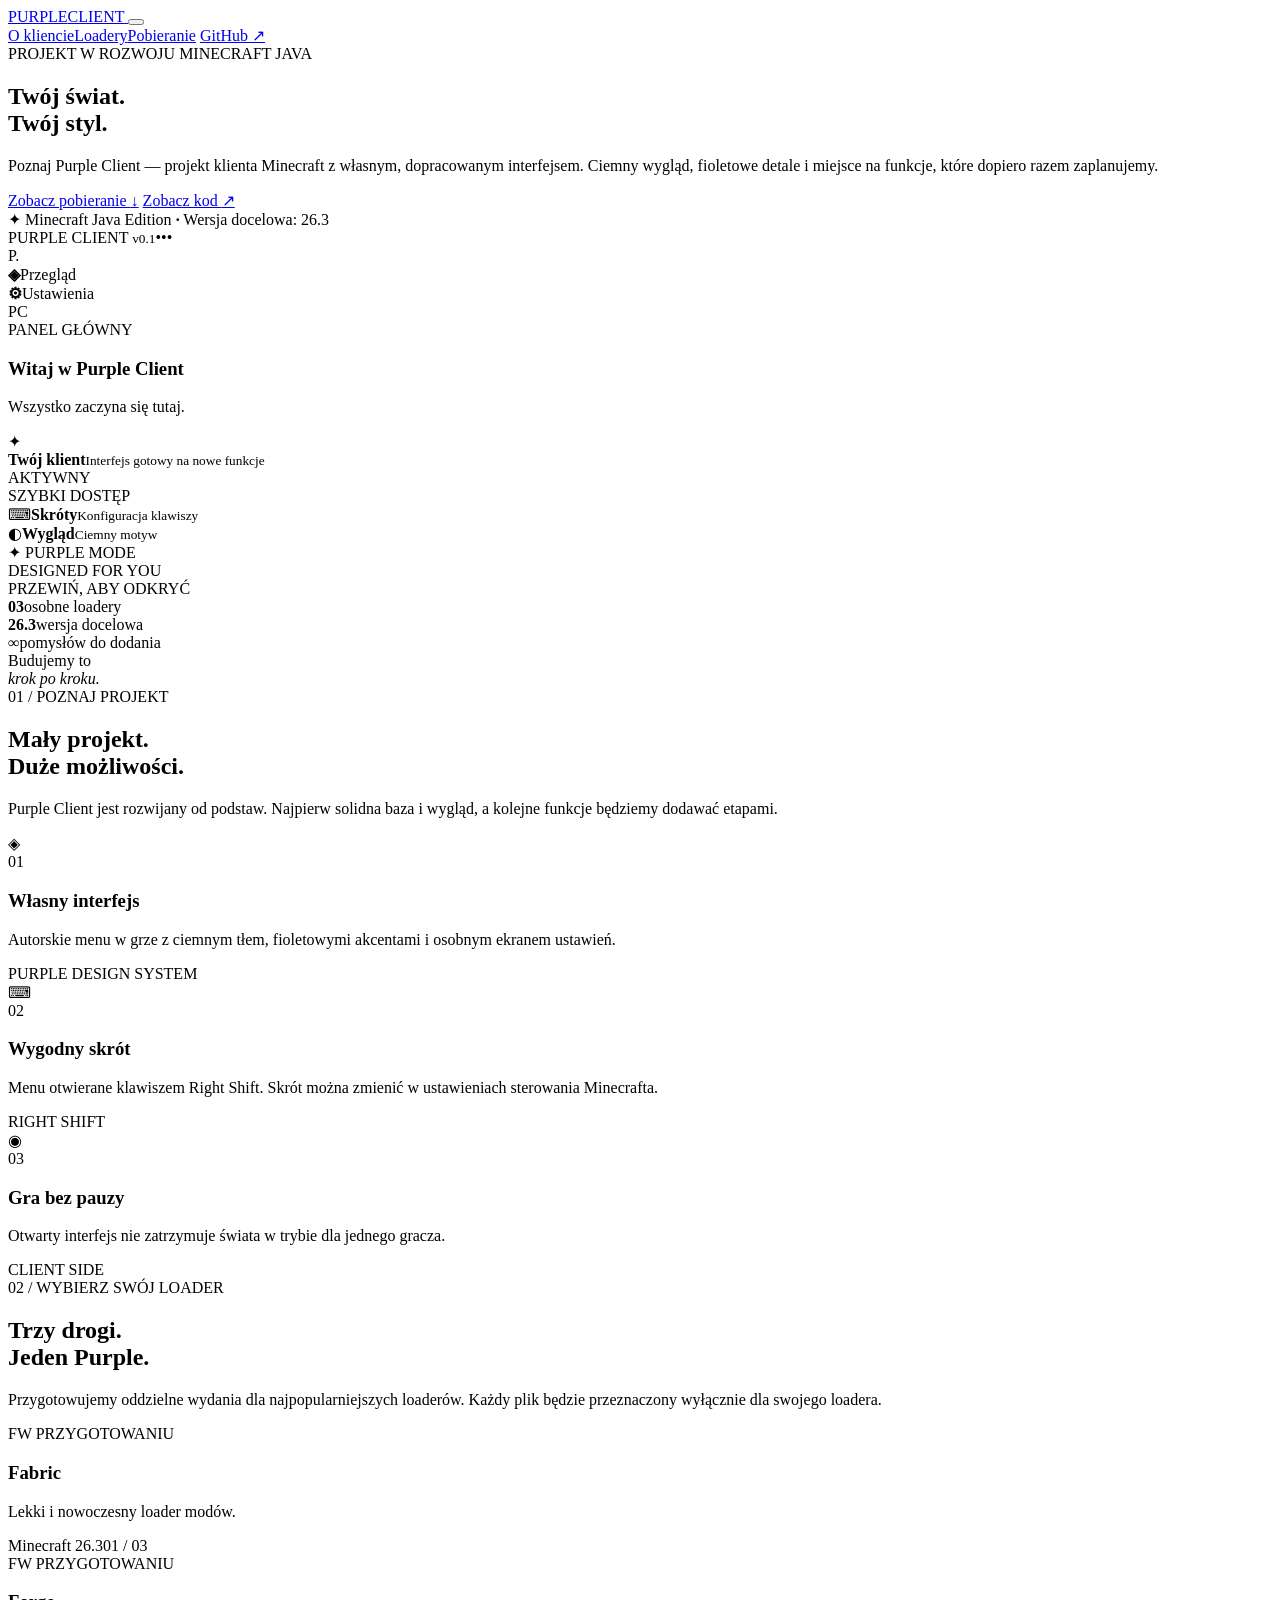
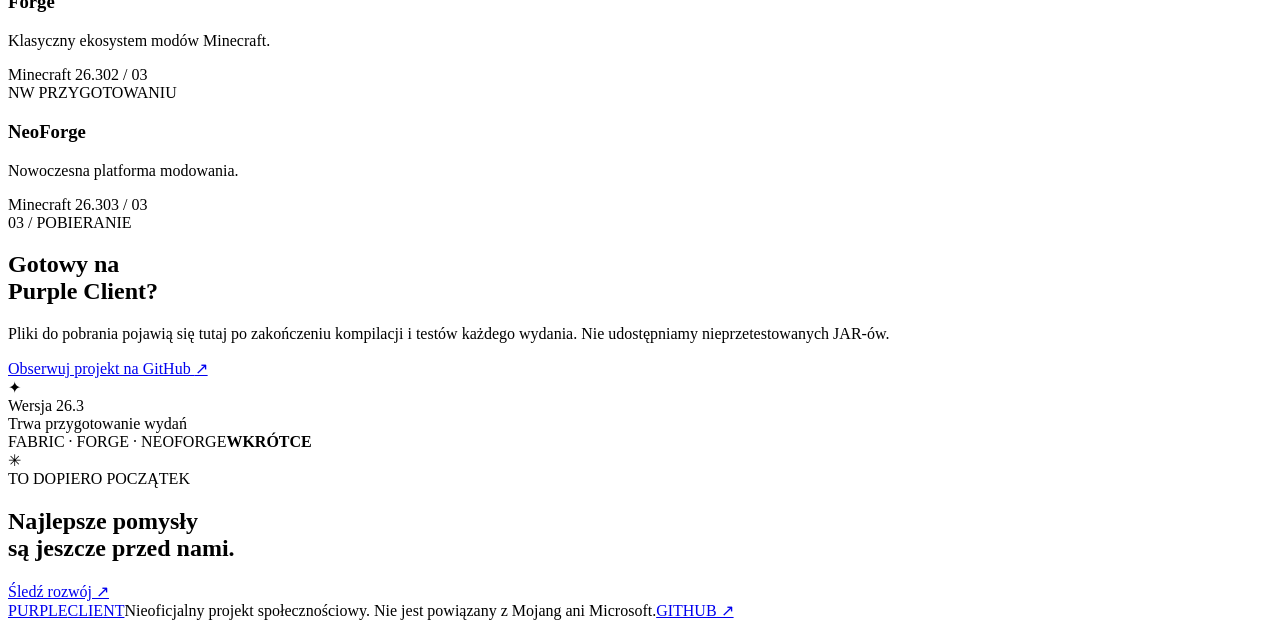
==== strona/index.html @ 9b8d5afc "Add Purple Client website: strona/index.html" ====
<!doctype html>
<html lang="pl">
<head>
  <meta charset="utf-8">
  <meta name="viewport" content="width=device-width, initial-scale=1">
  <meta name="theme-color" content="#090711">
  <meta name="description" content="Purple Client — fioletowy klient Minecraft Java.">
  <title>Purple Client — Twój Minecraft. Twój styl.</title>
  <link rel="preconnect" href="https://fonts.googleapis.com">
  <link rel="preconnect" href="https://fonts.gstatic.com" crossorigin>
  <link href="https://fonts.googleapis.com/css2?family=DM+Sans:wght@400;500;600;700&family=Space+Grotesk:wght@400;500;600;700&display=swap" rel="stylesheet">
  <link rel="stylesheet" href="style.css">
  <script src="script.js" defer></script>
</head>
<body>
  <div class="ambient ambient-one"></div><div class="ambient ambient-two"></div>
  <header class="topbar">
    <a class="brand" href="#top" aria-label="Purple Client — strona główna">
      <span class="brand-mark"><span></span><span></span><span></span></span>
      <span>PURPLE<span class="brand-light">CLIENT</span></span>
    </a>
    <button class="menu-toggle" aria-label="Otwórz menu" aria-expanded="false"><i></i><i></i></button>
    <nav class="nav">
      <a href="#funkcje">O kliencie</a><a href="#loadery">Loadery</a><a href="#pobierz">Pobieranie</a>
      <a class="nav-github" href="https://github.com/kaielk09/Anty" target="_blank" rel="noreferrer">GitHub <span>↗</span></a>
    </nav>
  </header>

  <main id="top">
    <section class="hero wrap">
      <div class="hero-copy">
        <div class="eyebrow"><span class="live-dot"></span> PROJEKT W ROZWOJU <span class="eyebrow-line"></span> MINECRAFT JAVA</div>
        <h1>Twój świat.<br><span>Twój styl.</span></h1>
        <p class="hero-text">Poznaj Purple Client — projekt klienta Minecraft z własnym, dopracowanym interfejsem. Ciemny wygląd, fioletowe detale i miejsce na funkcje, które dopiero razem zaplanujemy.</p>
        <div class="hero-actions">
          <a class="button button-primary" href="#pobierz">Zobacz pobieranie <span>↓</span></a>
          <a class="button button-quiet" href="https://github.com/kaielk09/Anty" target="_blank" rel="noreferrer">Zobacz kod <span>↗</span></a>
        </div>
        <div class="hero-meta"><span class="meta-icon">✦</span> Minecraft Java Edition <b>·</b> <span>Wersja docelowa: 26.3</span></div>
      </div>
      <div class="hero-art" aria-label="Podgląd interfejsu Purple Client">
        <div class="orbit orbit-a"></div><div class="orbit orbit-b"></div>
        <div class="glow-core"></div>
        <div class="client-window">
          <div class="window-top"><div class="window-dots"><i></i><i></i><i></i></div><span>PURPLE CLIENT <small>v0.1</small></span><span class="window-menu">•••</span></div>
          <div class="window-body">
            <aside class="mock-sidebar"><div class="mock-logo">P<span>.</span></div><div class="mock-nav active"><b>◈</b><span>Przegląd</span></div><div class="mock-nav"><b>⚙</b><span>Ustawienia</span></div><div class="mock-side-bottom">PC <i></i></div></aside>
            <div class="mock-content"><div class="mock-kicker">PANEL GŁÓWNY</div><h3>Witaj w Purple Client</h3><p>Wszystko zaczyna się tutaj.</p>
              <div class="mock-status"><div class="status-symbol">✦</div><div><strong>Twój klient</strong><small>Interfejs gotowy na nowe funkcje</small></div><span class="status-pill">AKTYWNY</span></div>
              <div class="mock-label">SZYBKI DOSTĘP</div><div class="mock-cards"><div><span>⌨</span><b>Skróty</b><small>Konfiguracja klawiszy</small></div><div><span>◐</span><b>Wygląd</b><small>Ciemny motyw</small></div></div>
            </div>
          </div>
        </div>
        <div class="float-chip chip-top"><span>✦</span> PURPLE MODE</div><div class="float-chip chip-bottom"><i></i> DESIGNED FOR YOU</div>
      </div>
      <div class="hero-scroll"><span></span> PRZEWIŃ, ABY ODKRYĆ</div>
    </section>

    <section class="stats wrap" aria-label="Informacje o projekcie">
      <div><strong>03</strong><span>osobne loadery</span></div><div><strong>26.3</strong><span>wersja docelowa</span></div><div><strong>∞</strong><span>pomysłów do dodania</span></div><div class="stats-note">Budujemy to<br><em>krok po kroku.</em></div>
    </section>

    <section class="section wrap" id="funkcje">
      <div class="section-heading"><div><div class="eyebrow">01 / POZNAJ PROJEKT</div><h2>Mały projekt.<br><span>Duże możliwości.</span></h2></div><p>Purple Client jest rozwijany od podstaw. Najpierw solidna baza i wygląd, a kolejne funkcje będziemy dodawać etapami.</p></div>
      <div class="feature-grid">
        <article class="feature-card feature-main"><div class="feature-icon">◈</div><div class="feature-number">01</div><h3>Własny interfejs</h3><p>Autorskie menu w grze z ciemnym tłem, fioletowymi akcentami i osobnym ekranem ustawień.</p><div class="feature-line"></div><span class="feature-tag">PURPLE DESIGN SYSTEM</span></article>
        <article class="feature-card"><div class="feature-icon">⌨</div><div class="feature-number">02</div><h3>Wygodny skrót</h3><p>Menu otwierane klawiszem Right Shift. Skrót można zmienić w ustawieniach sterowania Minecrafta.</p><span class="feature-tag">RIGHT SHIFT</span></article>
        <article class="feature-card"><div class="feature-icon">◉</div><div class="feature-number">03</div><h3>Gra bez pauzy</h3><p>Otwarty interfejs nie zatrzymuje świata w trybie dla jednego gracza.</p><span class="feature-tag">CLIENT SIDE</span></article>
      </div>
    </section>

    <section class="loader-section" id="loadery"><div class="wrap loader-wrap">
      <div class="section-heading"><div><div class="eyebrow">02 / WYBIERZ SWÓJ LOADER</div><h2>Trzy drogi.<br><span>Jeden Purple.</span></h2></div><p>Przygotowujemy oddzielne wydania dla najpopularniejszych loaderów. Każdy plik będzie przeznaczony wyłącznie dla swojego loadera.</p></div>
      <div class="loader-grid">
        <article class="loader-card"><div class="loader-top"><span class="loader-symbol fabric">F</span><span class="loader-state">W PRZYGOTOWANIU</span></div><h3>Fabric</h3><p>Lekki i nowoczesny loader modów.</p><div class="loader-bottom"><span>Minecraft 26.3</span><span>01 / 03</span></div></article>
        <article class="loader-card"><div class="loader-top"><span class="loader-symbol forge">F</span><span class="loader-state">W PRZYGOTOWANIU</span></div><h3>Forge</h3><p>Klasyczny ekosystem modów Minecraft.</p><div class="loader-bottom"><span>Minecraft 26.3</span><span>02 / 03</span></div></article>
        <article class="loader-card"><div class="loader-top"><span class="loader-symbol neo">N</span><span class="loader-state">W PRZYGOTOWANIU</span></div><h3>NeoForge</h3><p>Nowoczesna platforma modowania.</p><div class="loader-bottom"><span>Minecraft 26.3</span><span>03 / 03</span></div></article>
      </div>
    </div></section>

    <section class="download-section wrap" id="pobierz">
      <div class="download-panel"><div class="download-orb"></div><div class="download-copy"><div class="eyebrow">03 / POBIERANIE</div><h2>Gotowy na<br><span>Purple Client?</span></h2><p>Pliki do pobrania pojawią się tutaj po zakończeniu kompilacji i testów każdego wydania. Nie udostępniamy nieprzetestowanych JAR-ów.</p><a class="button button-primary" href="https://github.com/kaielk09/Anty" target="_blank" rel="noreferrer">Obserwuj projekt na GitHub <span>↗</span></a></div><div class="download-status"><div class="status-ring">✦</div><div class="download-status-title">Wersja 26.3</div><div class="download-status-sub">Trwa przygotowanie wydań</div><div class="progress-track"><span></span></div><div class="progress-label"><span>FABRIC · FORGE · NEOFORGE</span><b>WKRÓTCE</b></div></div></div>
    </section>

    <section class="final-note wrap"><span class="note-star">✳</span><div><div class="eyebrow">TO DOPIERO POCZĄTEK</div><h2>Najlepsze pomysły<br><span>są jeszcze przed nami.</span></h2></div><a href="https://github.com/kaielk09/Anty" target="_blank" rel="noreferrer">Śledź rozwój <span>↗</span></a></section>
  </main>
  <footer class="footer wrap"><a class="brand" href="#top"><span class="brand-mark"><span></span><span></span><span></span></span><span>PURPLE<span class="brand-light">CLIENT</span></span></a><span>Nieoficjalny projekt społecznościowy. Nie jest powiązany z Mojang ani Microsoft.</span><a href="https://github.com/kaielk09/Anty" target="_blank" rel="noreferrer">GITHUB ↗</a></footer>
</body>
</html>
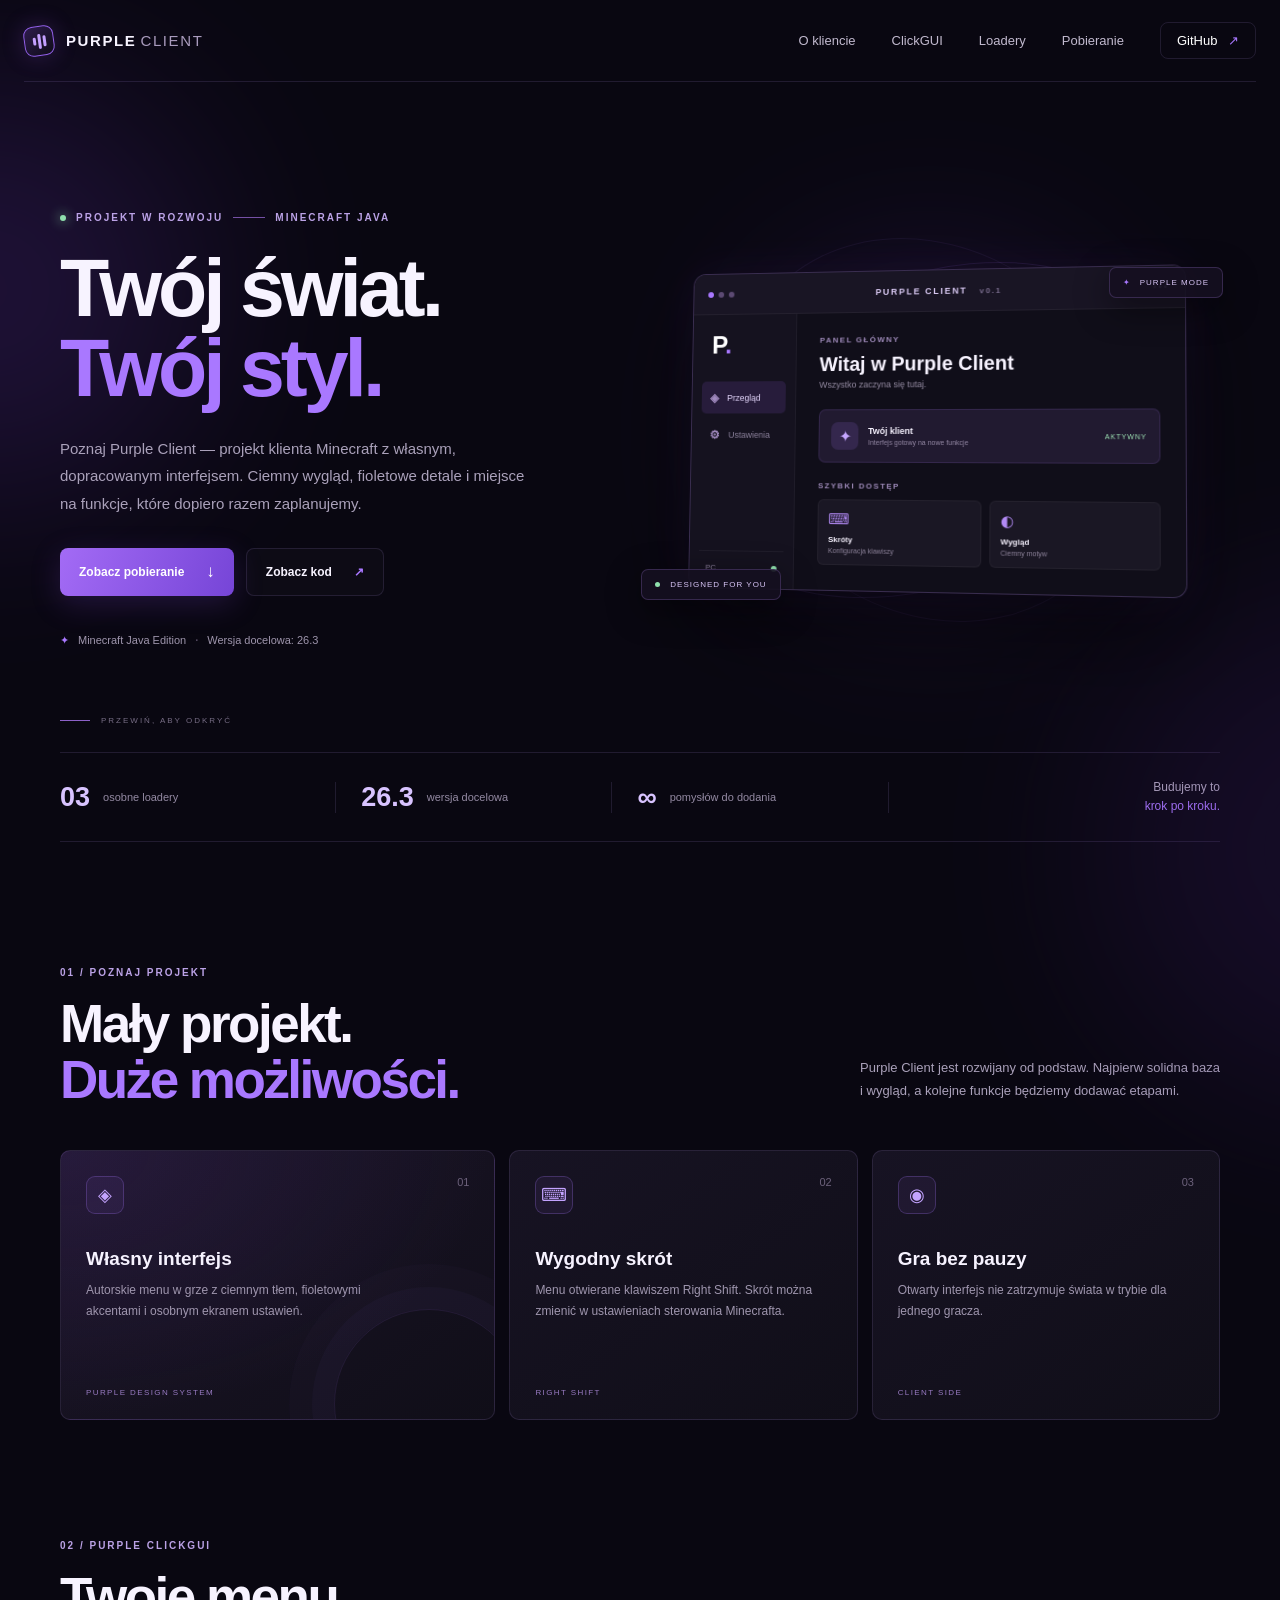
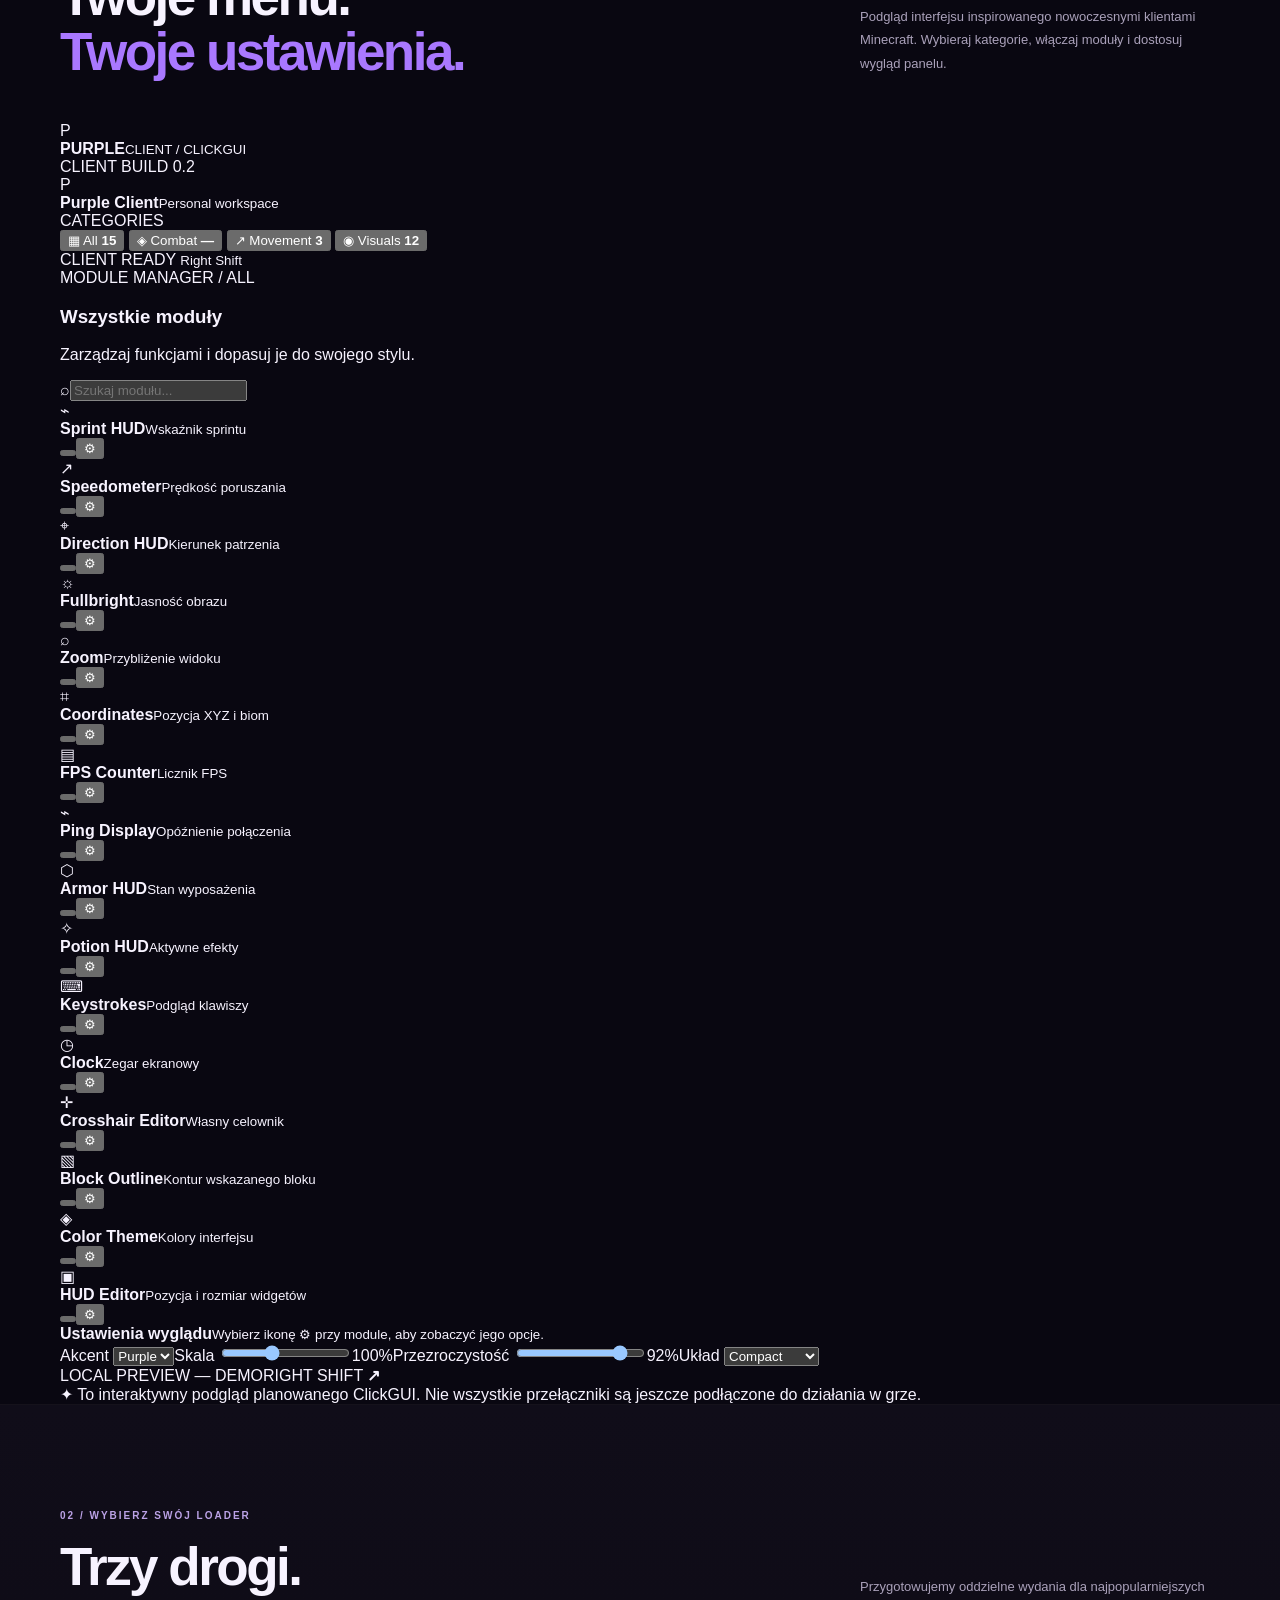
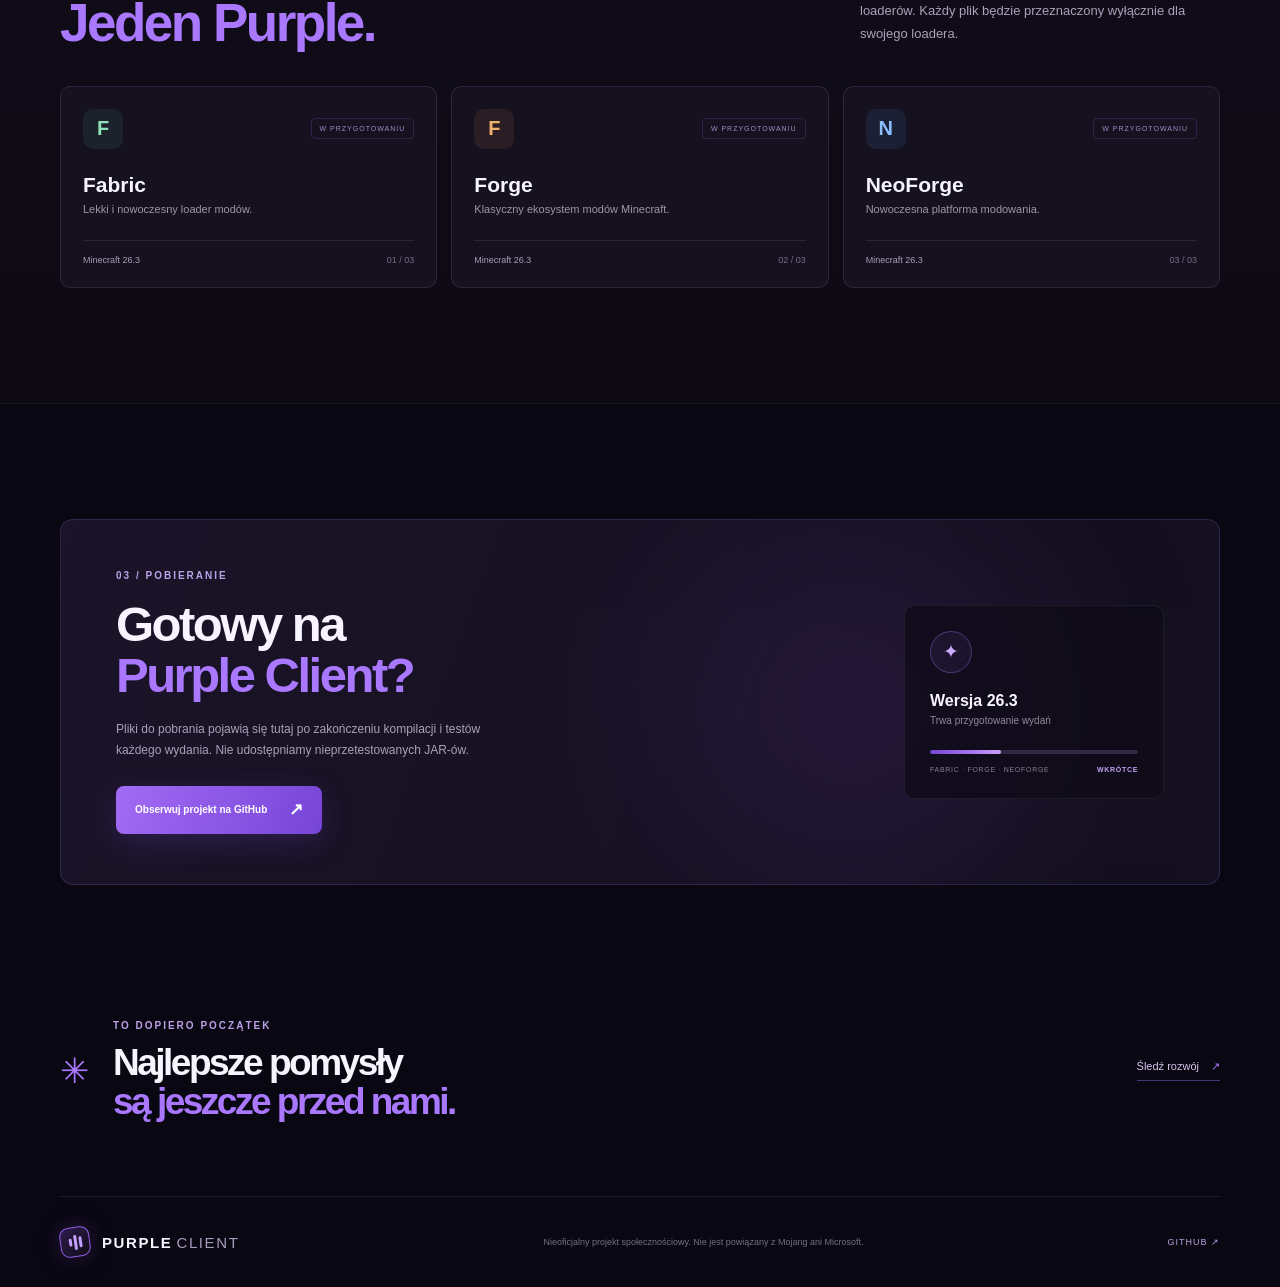
==== commit c0bf9a4e: "Add interactive Purple ClickGUI preview to website" ====
--- a/strona/index.html
+++ b/strona/index.html
@@ -21,7 +21,7 @@
     </a>
     <button class="menu-toggle" aria-label="Otwórz menu" aria-expanded="false"><i></i><i></i></button>
     <nav class="nav">
-      <a href="#funkcje">O kliencie</a><a href="#loadery">Loadery</a><a href="#pobierz">Pobieranie</a>
+      <a href="#funkcje">O kliencie</a><a href="#gui">ClickGUI</a><a href="#loadery">Loadery</a><a href="#pobierz">Pobieranie</a>
       <a class="nav-github" href="https://github.com/kaielk09/Anty" target="_blank" rel="noreferrer">GitHub <span>↗</span></a>
     </nav>
   </header>
@@ -69,6 +69,60 @@
       </div>
     </section>
 
+
+    <section class="clickgui-section" id="gui">
+      <div class="wrap">
+        <div class="section-heading">
+          <div><div class="eyebrow">02 / PURPLE CLICKGUI</div><h2>Twoje menu.<br><span>Twoje ustawienia.</span></h2></div>
+          <p>Podgląd interfejsu inspirowanego nowoczesnymi klientami Minecraft. Wybieraj kategorie, włączaj moduły i dostosuj wygląd panelu.</p>
+        </div>
+        <div class="clickgui-demo">
+          <div class="demo-topbar">
+            <div class="demo-brand"><span class="demo-brand-mark">P</span><div><b>PURPLE</b><small>CLIENT / CLICKGUI</small></div></div>
+            <div class="demo-window-actions"><span>CLIENT BUILD 0.2</span><i></i><i></i><i></i></div>
+          </div>
+          <div class="demo-body">
+            <aside class="demo-sidebar">
+              <div class="demo-profile"><div class="demo-avatar">P</div><div><b>Purple Client</b><small>Personal workspace</small></div></div>
+              <div class="demo-nav-label">CATEGORIES</div>
+              <div class="demo-tabs" role="tablist" aria-label="Kategorie modułów">
+                <button class="demo-tab active" data-category="all" role="tab" aria-selected="true"><span>▦</span> All <b>15</b></button>
+                <button class="demo-tab" data-category="combat" role="tab" aria-selected="false"><span>◈</span> Combat <b>—</b></button>
+                <button class="demo-tab" data-category="movement" role="tab" aria-selected="false"><span>↗</span> Movement <b>3</b></button>
+                <button class="demo-tab" data-category="visuals" role="tab" aria-selected="false"><span>◉</span> Visuals <b>12</b></button>
+              </div>
+              <div class="demo-sidebar-bottom"><span class="demo-online"></span> CLIENT READY <small>Right Shift</small></div>
+            </aside>
+            <div class="demo-main">
+              <div class="demo-main-heading"><div><div class="demo-kicker">MODULE MANAGER / <span id="demo-category-name">ALL</span></div><h3 id="demo-heading">Wszystkie moduły</h3><p id="demo-subheading">Zarządzaj funkcjami i dopasuj je do swojego stylu.</p></div><div class="demo-search"><span>⌕</span><input id="demo-search" type="search" placeholder="Szukaj modułu..." aria-label="Szukaj modułu"></div></div>
+              <div class="demo-module-grid" id="demo-modules">
+                <article class="demo-module" data-category="movement"><div class="demo-module-icon">⌁</div><div class="demo-module-copy"><b>Sprint HUD</b><small>Wskaźnik sprintu</small></div><button class="demo-switch" aria-label="Przełącz Sprint HUD" aria-pressed="false"></button><button class="demo-config" aria-label="Konfiguruj Sprint HUD">⚙</button></article>
+                <article class="demo-module" data-category="movement"><div class="demo-module-icon">↗</div><div class="demo-module-copy"><b>Speedometer</b><small>Prędkość poruszania</small></div><button class="demo-switch" aria-label="Przełącz Speedometer" aria-pressed="false"></button><button class="demo-config" aria-label="Konfiguruj Speedometer">⚙</button></article>
+                <article class="demo-module" data-category="movement"><div class="demo-module-icon">⌖</div><div class="demo-module-copy"><b>Direction HUD</b><small>Kierunek patrzenia</small></div><button class="demo-switch" aria-label="Przełącz Direction HUD" aria-pressed="false"></button><button class="demo-config" aria-label="Konfiguruj Direction HUD">⚙</button></article>
+                <article class="demo-module" data-category="visuals"><div class="demo-module-icon">☼</div><div class="demo-module-copy"><b>Fullbright</b><small>Jasność obrazu</small></div><button class="demo-switch" aria-label="Przełącz Fullbright" aria-pressed="false"></button><button class="demo-config" aria-label="Konfiguruj Fullbright">⚙</button></article>
+                <article class="demo-module" data-category="visuals"><div class="demo-module-icon">⌕</div><div class="demo-module-copy"><b>Zoom</b><small>Przybliżenie widoku</small></div><button class="demo-switch" aria-label="Przełącz Zoom" aria-pressed="false"></button><button class="demo-config" aria-label="Konfiguruj Zoom">⚙</button></article>
+                <article class="demo-module" data-category="visuals"><div class="demo-module-icon">⌗</div><div class="demo-module-copy"><b>Coordinates</b><small>Pozycja XYZ i biom</small></div><button class="demo-switch" aria-label="Przełącz Coordinates" aria-pressed="false"></button><button class="demo-config" aria-label="Konfiguruj Coordinates">⚙</button></article>
+                <article class="demo-module" data-category="visuals"><div class="demo-module-icon">▤</div><div class="demo-module-copy"><b>FPS Counter</b><small>Licznik FPS</small></div><button class="demo-switch" aria-label="Przełącz FPS Counter" aria-pressed="false"></button><button class="demo-config" aria-label="Konfiguruj FPS Counter">⚙</button></article>
+                <article class="demo-module" data-category="visuals"><div class="demo-module-icon">⌁</div><div class="demo-module-copy"><b>Ping Display</b><small>Opóźnienie połączenia</small></div><button class="demo-switch" aria-label="Przełącz Ping Display" aria-pressed="false"></button><button class="demo-config" aria-label="Konfiguruj Ping Display">⚙</button></article>
+                <article class="demo-module" data-category="visuals"><div class="demo-module-icon">⬡</div><div class="demo-module-copy"><b>Armor HUD</b><small>Stan wyposażenia</small></div><button class="demo-switch" aria-label="Przełącz Armor HUD" aria-pressed="false"></button><button class="demo-config" aria-label="Konfiguruj Armor HUD">⚙</button></article>
+                <article class="demo-module" data-category="visuals"><div class="demo-module-icon">✧</div><div class="demo-module-copy"><b>Potion HUD</b><small>Aktywne efekty</small></div><button class="demo-switch" aria-label="Przełącz Potion HUD" aria-pressed="false"></button><button class="demo-config" aria-label="Konfiguruj Potion HUD">⚙</button></article>
+                <article class="demo-module" data-category="visuals"><div class="demo-module-icon">⌨</div><div class="demo-module-copy"><b>Keystrokes</b><small>Podgląd klawiszy</small></div><button class="demo-switch" aria-label="Przełącz Keystrokes" aria-pressed="false"></button><button class="demo-config" aria-label="Konfiguruj Keystrokes">⚙</button></article>
+                <article class="demo-module" data-category="visuals"><div class="demo-module-icon">◷</div><div class="demo-module-copy"><b>Clock</b><small>Zegar ekranowy</small></div><button class="demo-switch" aria-label="Przełącz Clock" aria-pressed="false"></button><button class="demo-config" aria-label="Konfiguruj Clock">⚙</button></article>
+                <article class="demo-module" data-category="visuals"><div class="demo-module-icon">✛</div><div class="demo-module-copy"><b>Crosshair Editor</b><small>Własny celownik</small></div><button class="demo-switch" aria-label="Przełącz Crosshair Editor" aria-pressed="false"></button><button class="demo-config" aria-label="Konfiguruj Crosshair Editor">⚙</button></article>
+                <article class="demo-module" data-category="visuals"><div class="demo-module-icon">▧</div><div class="demo-module-copy"><b>Block Outline</b><small>Kontur wskazanego bloku</small></div><button class="demo-switch" aria-label="Przełącz Block Outline" aria-pressed="false"></button><button class="demo-config" aria-label="Konfiguruj Block Outline">⚙</button></article>
+                <article class="demo-module" data-category="visuals"><div class="demo-module-icon">◈</div><div class="demo-module-copy"><b>Color Theme</b><small>Kolory interfejsu</small></div><button class="demo-switch" aria-label="Przełącz Color Theme" aria-pressed="false"></button><button class="demo-config" aria-label="Konfiguruj Color Theme">⚙</button></article>
+                <article class="demo-module" data-category="visuals"><div class="demo-module-icon">▣</div><div class="demo-module-copy"><b>HUD Editor</b><small>Pozycja i rozmiar widgetów</small></div><button class="demo-switch" aria-label="Przełącz HUD Editor" aria-pressed="false"></button><button class="demo-config" aria-label="Konfiguruj HUD Editor">⚙</button></article>
+              </div>
+              <div class="demo-combat-note" id="demo-combat-note" hidden><div class="combat-note-icon">◈</div><div><b>Combat — kategoria zarezerwowana</b><p>Na tym etapie nie ma tu modułów automatyzujących ataki. Możesz korzystać z pozostałych kategorii i personalizacji HUD-u.</p></div></div>
+              <div class="demo-config-panel" id="demo-config-panel"><div><b id="demo-config-title">Ustawienia wyglądu</b><small id="demo-config-description">Wybierz ikonę ⚙ przy module, aby zobaczyć jego opcje.</small></div><div class="demo-config-controls"><label>Akcent <select id="demo-accent"><option value="violet">Purple</option><option value="blue">Blue</option><option value="rose">Rose</option><option value="mint">Mint</option></select></label><label>Skala <input id="demo-scale" type="range" min="75" max="140" value="100"><output id="demo-scale-value">100%</output></label><label>Przezroczystość <input id="demo-opacity" type="range" min="45" max="100" value="92"><output id="demo-opacity-value">92%</output></label><label>Układ <select id="demo-layout"><option>Compact</option><option>Comfortable</option><option>Minimal</option></select></label></div></div>
+              <div class="demo-footer"><span><i></i> LOCAL PREVIEW — DEMO</span><span>RIGHT SHIFT <b>↗</b></span></div>
+            </div>
+          </div>
+        </div>
+        <div class="clickgui-footnote"><span>✦</span> To interaktywny podgląd planowanego ClickGUI. Nie wszystkie przełączniki są jeszcze podłączone do działania w grze.</div>
+      </div>
+    </section>
+
     <section class="loader-section" id="loadery"><div class="wrap loader-wrap">
       <div class="section-heading"><div><div class="eyebrow">02 / WYBIERZ SWÓJ LOADER</div><h2>Trzy drogi.<br><span>Jeden Purple.</span></h2></div><p>Przygotowujemy oddzielne wydania dla najpopularniejszych loaderów. Każdy plik będzie przeznaczony wyłącznie dla swojego loadera.</p></div>
       <div class="loader-grid">
--- a/strona/style.css
+++ b/strona/style.css
@@ -0,0 +1,2 @@
+:root{color-scheme:dark;--bg:#090711;--panel:#12101c;--panel2:#171323;--purple:#a978ff;--purple2:#7847df;--text:#f7f3ff;--muted:#aaa1ba;--line:rgba(194,165,255,.13);--font:'DM Sans',sans-serif;--display:'Space Grotesk',sans-serif}*{box-sizing:border-box}html{scroll-behavior:smooth;scroll-padding-top:90px}body{margin:0;background:var(--bg);color:var(--text);font-family:var(--font);overflow-x:hidden}a{color:inherit;text-decoration:none}.wrap{width:min(1160px,calc(100% - 48px));margin-inline:auto}.ambient{position:absolute;pointer-events:none;filter:blur(100px);border-radius:50%;opacity:.2}.ambient-one{width:420px;height:420px;background:#743bcb;top:80px;left:-220px}.ambient-two{width:500px;height:500px;background:#47227e;top:600px;right:-320px}.topbar{height:82px;width:min(1240px,calc(100% - 48px));margin:auto;display:flex;align-items:center;justify-content:space-between;border-bottom:1px solid var(--line);position:relative;z-index:5}.brand{display:inline-flex;align-items:center;gap:12px;font:700 15px var(--display);letter-spacing:1.6px}.brand-light{font-weight:400;color:#a99bbd;margin-left:4px}.brand-mark{width:30px;height:30px;border:1px solid #9561ed;border-radius:9px;display:flex;align-items:center;justify-content:center;gap:2px;transform:rotate(-8deg);background:linear-gradient(145deg,#2d1b4c,#100d19);box-shadow:0 0 22px #8d4bdb40}.brand-mark span{width:3px;border-radius:3px;background:#c4a0ff}.brand-mark span:nth-child(1){height:8px}.brand-mark span:nth-child(2){height:15px}.brand-mark span:nth-child(3){height:11px}.nav{display:flex;align-items:center;gap:36px;font-size:13px;color:#c1b9ce}.nav a{transition:color .2s}.nav a:hover{color:white}.nav-github{padding:10px 16px;border:1px solid var(--line);border-radius:8px;color:white!important}.nav-github span{color:var(--purple);margin-left:7px}.menu-toggle{display:none}.hero{min-height:670px;padding:110px 0 85px;display:grid;grid-template-columns:1fr 1.06fr;align-items:center;gap:35px;position:relative}.eyebrow{font-size:10px;letter-spacing:2px;color:#bba2e6;font-weight:700;display:flex;align-items:center;gap:10px}.live-dot,.mock-status:after{width:6px;height:6px;border-radius:50%;background:#8fe0ad;box-shadow:0 0 12px #8fe0ad}.eyebrow-line{height:1px;width:32px;background:#7550a5}.hero h1,.section-heading h2,.download-copy h2,.final-note h2{font:600 clamp(54px,6.3vw,82px)/.99 var(--display);letter-spacing:-4px;margin:26px 0}.hero h1 span,.section-heading h2 span,.download-copy h2 span,.final-note h2 span{color:var(--purple)}.hero-text{font-size:15px;line-height:1.85;color:var(--muted);max-width:480px}.hero-actions{display:flex;gap:12px;margin-top:30px}.button{height:48px;padding:0 19px;border-radius:8px;display:inline-flex;align-items:center;gap:22px;font-size:12px;font-weight:700;transition:transform .2s,box-shadow .2s}.button:hover{transform:translateY(-2px)}.button-primary{background:linear-gradient(110deg,#a36bf5,#7645d7);box-shadow:0 8px 30px #8449df35;color:white}.button-primary:hover{box-shadow:0 10px 34px #8449df65}.button-primary span{font-size:17px}.button-quiet{border:1px solid var(--line);background:#ffffff05}.button-quiet span{color:var(--purple)}.hero-meta{display:flex;gap:9px;align-items:center;margin-top:38px;font-size:11px;color:#9e95ac}.hero-meta b{color:#51475e}.meta-icon{color:var(--purple)}.hero-art{height:420px;position:relative;display:flex;align-items:center;justify-content:center}.orbit{position:absolute;border:1px solid #a978ff20;border-radius:50%;transform:rotate(-20deg)}.orbit-a{width:490px;height:310px}.orbit-b{width:420px;height:360px;transform:rotate(38deg);border-color:#a978ff13}.glow-core{position:absolute;width:270px;height:270px;border-radius:50%;background:#8042da;filter:blur(100px);opacity:.28}.client-window{width:min(500px,100%);position:relative;z-index:2;background:#100e19;border:1px solid #aa83e544;border-radius:13px;overflow:hidden;box-shadow:0 35px 100px #0009,0 0 50px #8d55dc18;transform:perspective(1100px) rotateY(-8deg) rotateX(3deg)}.window-top{height:42px;background:#191524;border-bottom:1px solid #ffffff0c;display:flex;align-items:center;justify-content:space-between;padding:0 15px;font:700 9px var(--display);letter-spacing:1.7px;color:#d8c8f2}.window-top small{font-size:8px;color:#796c8d;margin-left:8px}.window-dots{display:flex;gap:5px}.window-dots i{width:6px;height:6px;border-radius:50%;background:#5c4a73}.window-dots i:first-child{background:#a978ff}.window-menu{color:#7e718f;letter-spacing:2px}.window-body{display:flex;min-height:280px}.mock-sidebar{width:110px;background:#15121f;border-right:1px solid #ffffff0b;display:flex;flex-direction:column;align-items:stretch;padding:16px 10px}.mock-logo{font:700 26px var(--display);color:white;padding:0 10px 22px}.mock-logo span{color:var(--purple)}.mock-nav{height:33px;border-radius:5px;display:flex;align-items:center;gap:9px;padding:0 9px;font-size:9px;color:#8c829c;margin-bottom:5px}.mock-nav b{font-size:12px;color:#a18abf}.mock-nav.active{background:#8c56d926;color:#e7d9ff}.mock-side-bottom{margin-top:auto;border-top:1px solid #ffffff0c;padding:12px 7px 0;font-size:8px;color:#8d819d}.mock-side-bottom i{float:right;width:6px;height:6px;border-radius:50%;background:#8fe0ad;margin-top:2px}.mock-content{padding:23px 24px;flex:1}.mock-kicker,.mock-label{font-size:8px;letter-spacing:1.5px;color:#9e8ab9;font-weight:700}.mock-content h3{font:600 20px var(--display);margin:9px 0 4px}.mock-content>p{font-size:9px;color:#948ba2;margin:0 0 20px}.mock-status{display:flex;align-items:center;gap:10px;background:#211a30;border:1px solid #a978ff22;padding:12px;border-radius:7px;position:relative}.status-symbol{width:28px;height:28px;border-radius:7px;background:#a978ff24;color:#c5a6ff;display:grid;place-items:center}.mock-status strong,.mock-status small{display:block}.mock-status strong{font-size:9px}.mock-status small{font-size:7px;color:#9286a2;margin-top:3px}.status-pill{margin-left:auto;color:#9fe5b6;font-size:7px;letter-spacing:.8px}.mock-label{margin:19px 0 9px}.mock-cards{display:grid;grid-template-columns:1fr 1fr;gap:8px}.mock-cards div{background:#1a1724;border:1px solid #ffffff0b;border-radius:6px;padding:10px}.mock-cards span{display:block;color:#b28af4;font-size:15px;margin-bottom:7px}.mock-cards b,.mock-cards small{display:block;font-size:8px}.mock-cards small{color:#8d839a;font-size:7px;margin-top:3px}.float-chip{position:absolute;z-index:3;padding:10px 13px;border:1px solid #b68bfa36;border-radius:7px;background:#151020e8;box-shadow:0 10px 35px #0007;font-size:8px;letter-spacing:1px;color:#d9c6f7}.chip-top{top:47px;right:-3px}.chip-top span{color:var(--purple);margin-right:6px}.chip-bottom{bottom:40px;left:0}.chip-bottom i{display:inline-block;width:5px;height:5px;border-radius:50%;background:#8fe0ad;margin-right:7px}.hero-scroll{position:absolute;bottom:27px;left:0;font-size:8px;letter-spacing:2px;color:#766c84;display:flex;align-items:center;gap:11px}.hero-scroll span{height:1px;width:30px;background:#8d61c8}.stats{border-top:1px solid var(--line);border-bottom:1px solid var(--line);padding:25px 0;display:grid;grid-template-columns:repeat(3,1fr) 1.2fr;align-items:center}.stats>div:not(.stats-note){display:flex;align-items:center;gap:13px;border-right:1px solid var(--line);padding-left:25px}.stats>div:first-child{padding-left:0}.stats strong{font:600 27px var(--display);color:#d8c3ff}.stats span{font-size:11px;color:#948aa3}.stats-note{font-size:12px;line-height:1.6;color:#b2a9c0;text-align:right}.stats-note em{font-style:normal;color:var(--purple)}.section{padding-top:125px;padding-bottom:120px}.section-heading{display:flex;justify-content:space-between;align-items:end;gap:45px;margin-bottom:42px}.section-heading h2,.download-copy h2,.final-note h2{font-size:53px;letter-spacing:-2.5px;line-height:1.05;margin:18px 0 0}.section-heading>p{max-width:360px;color:var(--muted);font-size:13px;line-height:1.8;margin:0 0 5px}.feature-grid{display:grid;grid-template-columns:1.25fr 1fr 1fr;gap:14px}.feature-card{min-height:270px;padding:25px;background:linear-gradient(145deg,#171323,#100e18);border:1px solid var(--line);border-radius:10px;position:relative;overflow:hidden;transition:border-color .2s,transform .2s}.feature-card:hover,.loader-card:hover{border-color:#a978ff65;transform:translateY(-4px)}.feature-main{background:radial-gradient(ellipse at 0 0,#512d8238,transparent 70%),linear-gradient(145deg,#1b1528,#100e18)}.feature-icon{width:38px;height:38px;display:grid;place-items:center;border:1px solid #a978ff40;border-radius:9px;color:#c3a3ff;background:#a978ff12;font-size:18px}.feature-number{position:absolute;right:25px;top:25px;font:500 11px var(--display);color:#6c617b}.feature-card h3{font:600 19px var(--display);margin:34px 0 10px}.feature-card p{font-size:12px;line-height:1.75;color:#9f96ae;max-width:290px;margin:0}.feature-tag{display:block;position:absolute;bottom:22px;font-size:8px;letter-spacing:1.4px;color:#987ac2}.feature-line{position:absolute;right:-30px;bottom:-80px;width:190px;height:190px;border:1px solid #a978ff1c;border-radius:50%;box-shadow:0 0 0 22px #a978ff08,0 0 0 45px #a978ff05}.loader-section{background:linear-gradient(180deg,#100d19,#0d0a14);border-top:1px solid #ffffff08;border-bottom:1px solid #ffffff08;padding:105px 0 115px}.loader-wrap .section-heading{margin-bottom:35px}.loader-grid{display:grid;grid-template-columns:repeat(3,1fr);gap:14px}.loader-card{background:#15111f;border:1px solid var(--line);border-radius:10px;padding:22px;transition:.2s}.loader-top{display:flex;align-items:center;justify-content:space-between}.loader-symbol{width:40px;height:40px;border-radius:10px;display:grid;place-items:center;font:700 20px var(--display)}.fabric{background:#4a9a7920;color:#8de0ba}.forge{background:#db87441a;color:#f0b16f}.neo{background:#4d86ce20;color:#8bbdff}.loader-state{font-size:7px;letter-spacing:1px;color:#a58acb;border:1px solid #a978ff2c;padding:6px 8px;border-radius:4px}.loader-card h3{font:600 21px var(--display);margin:24px 0 6px}.loader-card p{font-size:11px;color:#9e95aa;margin:0 0 25px}.loader-bottom{border-top:1px solid var(--line);padding-top:14px;display:flex;justify-content:space-between;font-size:9px;color:#a99db8}.loader-bottom span:last-child{color:#786d88}.download-section{padding-top:115px;padding-bottom:110px}.download-panel{min-height:340px;background:linear-gradient(110deg,#1b1429,#14101f 70%);border:1px solid #a978ff30;border-radius:13px;padding:50px 55px;display:flex;justify-content:space-between;align-items:center;position:relative;overflow:hidden}.download-orb{position:absolute;width:320px;height:320px;border-radius:50%;background:#8c4ce0;filter:blur(120px);opacity:.18;right:18%;top:30px}.download-copy{max-width:460px;position:relative;z-index:1}.download-copy h2{font-size:49px}.download-copy p{font-size:12px;line-height:1.8;color:#aaa0b8;max-width:400px;margin:17px 0 24px}.download-copy .button{font-size:10px}.download-status{position:relative;z-index:1;width:260px;background:#0d0a15a8;border:1px solid #ffffff10;border-radius:10px;padding:25px}.status-ring{width:42px;height:42px;border:1px solid #a978ff55;background:#a978ff14;border-radius:50%;display:grid;place-items:center;color:#c9aaff;font-size:19px}.download-status-title{font:600 16px var(--display);margin-top:19px}.download-status-sub{font-size:10px;color:#92889e;margin-top:5px}.progress-track{height:4px;background:#332842;border-radius:4px;margin:24px 0 12px;overflow:hidden}.progress-track span{display:block;width:34%;height:100%;background:linear-gradient(90deg,#7444d4,#c5a0ff);border-radius:4px}.progress-label{display:flex;justify-content:space-between;font-size:7px;letter-spacing:.7px;color:#877c96}.progress-label b{color:#c2a1f5}.final-note{padding:25px 0 75px;border-bottom:1px solid var(--line);display:flex;align-items:center;gap:24px}.note-star{font-size:35px;color:#a978ff}.final-note h2{font-size:37px;margin-top:13px}.final-note>a{margin-left:auto;border-bottom:1px solid #a978ff66;padding-bottom:7px;font-size:11px;color:#d6c5ef}.final-note>a span{color:var(--purple);margin-left:9px}.footer{min-height:90px;display:flex;align-items:center;justify-content:space-between;gap:20px}.footer>span{font-size:9px;color:#786f85}.footer>a:last-child{font-size:9px;letter-spacing:1px;color:#bba0e4}@media(max-width:850px){.hero{grid-template-columns:1fr;padding-top:80px;gap:15px}.hero-copy{max-width:650px}.hero-art{height:390px;margin-top:15px}.hero-scroll{display:none}.stats{grid-template-columns:repeat(3,1fr)}.stats-note{display:none}.stats>div:nth-child(3){border:0}.section-heading{align-items:start;flex-direction:column;gap:20px}.section-heading>p{max-width:560px}.feature-grid{grid-template-columns:1fr 1fr}.feature-main{grid-column:span 2}.download-panel{padding:40px;gap:25px}.download-status{width:230px}}@media(max-width:600px){.wrap,.topbar{width:calc(100% - 36px)}.topbar{height:70px}.menu-toggle{display:flex;flex-direction:column;gap:5px;background:none;border:0;padding:9px}.menu-toggle i{display:block;width:22px;height:2px;background:#d8c9ee}.nav{display:none;position:absolute;top:69px;left:-18px;right:-18px;padding:20px;background:#100d19;border-bottom:1px solid var(--line);flex-direction:column;align-items:stretch;gap:18px}.nav.open{display:flex}.nav-github{text-align:center}.hero{padding-top:70px;min-height:0;padding-bottom:55px}.hero h1{font-size:57px;letter-spacing:-3px}.hero-text{font-size:13px}.hero-actions{flex-wrap:wrap}.hero-meta{font-size:9px;flex-wrap:wrap;margin-top:25px}.hero-art{height:310px;margin-inline:-7px}.client-window{transform:none}.window-body{min-height:230px}.mock-sidebar{width:82px;padding:12px 7px}.mock-nav{padding:0 5px;font-size:7px;gap:5px}.mock-content{padding:18px 13px}.mock-content h3{font-size:16px}.mock-status{padding:8px;gap:7px}.status-pill{font-size:6px}.mock-cards small{font-size:6px}.float-chip{font-size:7px;padding:8px}.chip-top{right:-1px;top:23px}.chip-bottom{left:0;bottom:17px}.orbit-a{width:340px;height:240px}.orbit-b{width:310px;height:280px}.stats{padding:20px 0}.stats>div:not(.stats-note){padding-left:12px;gap:7px}.stats>div:first-child{padding-left:0}.stats strong{font-size:22px}.stats span{font-size:8px}.section{padding:85px 0}.section-heading h2,.download-copy h2{font-size:43px}.section-heading>p{font-size:12px}.feature-grid,.loader-grid{grid-template-columns:1fr}.feature-main{grid-column:auto}.feature-card{min-height:235px}.loader-section{padding:80px 0}.download-section{padding:75px 0}.download-panel{padding:30px 22px;flex-direction:column;align-items:stretch}.download-copy h2{font-size:42px}.download-copy p{font-size:11px}.download-status{width:100%}.final-note{align-items:flex-start;gap:12px;padding-bottom:50px}.note-star{font-size:25px}.final-note h2{font-size:27px;letter-spacing:-1px}.final-note>a{font-size:9px;white-space:nowrap;margin-top:22px}.footer{padding:20px 0;flex-wrap:wrap}.footer>span{order:3;width:100%;line-height:1.5}.footer .brand{font-size:12px}.footer> a:last-child{font-size:8px}}@media(prefers-reduced-motion:reduce){*,*::before,*::after{scroll-behavior:auto!important;transition:none!important}}
+.reveal{opacity:0;transform:translateY(18px);transition:opacity .65s ease,transform .65s ease}.reveal.visible{opacity:1;transform:translateY(0)}@media(prefers-reduced-motion:reduce){.reveal{opacity:1;transform:none}}
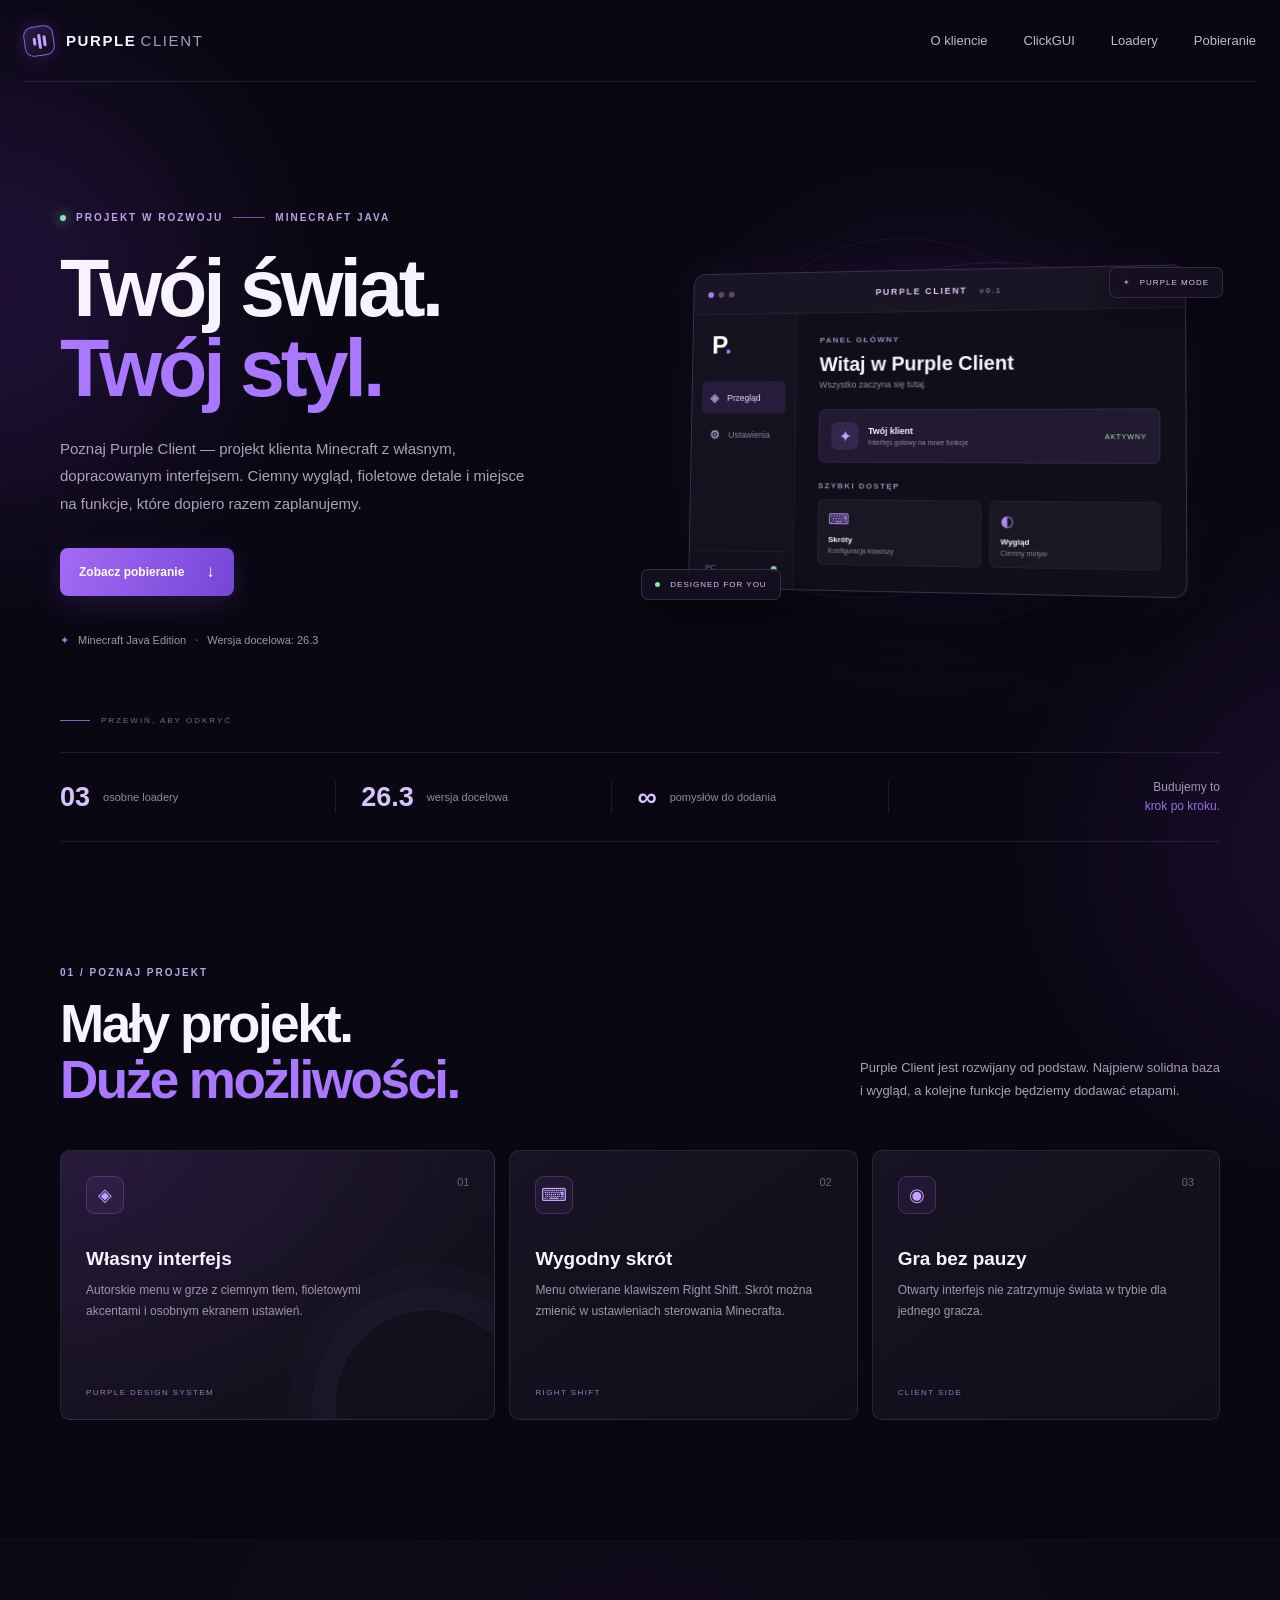
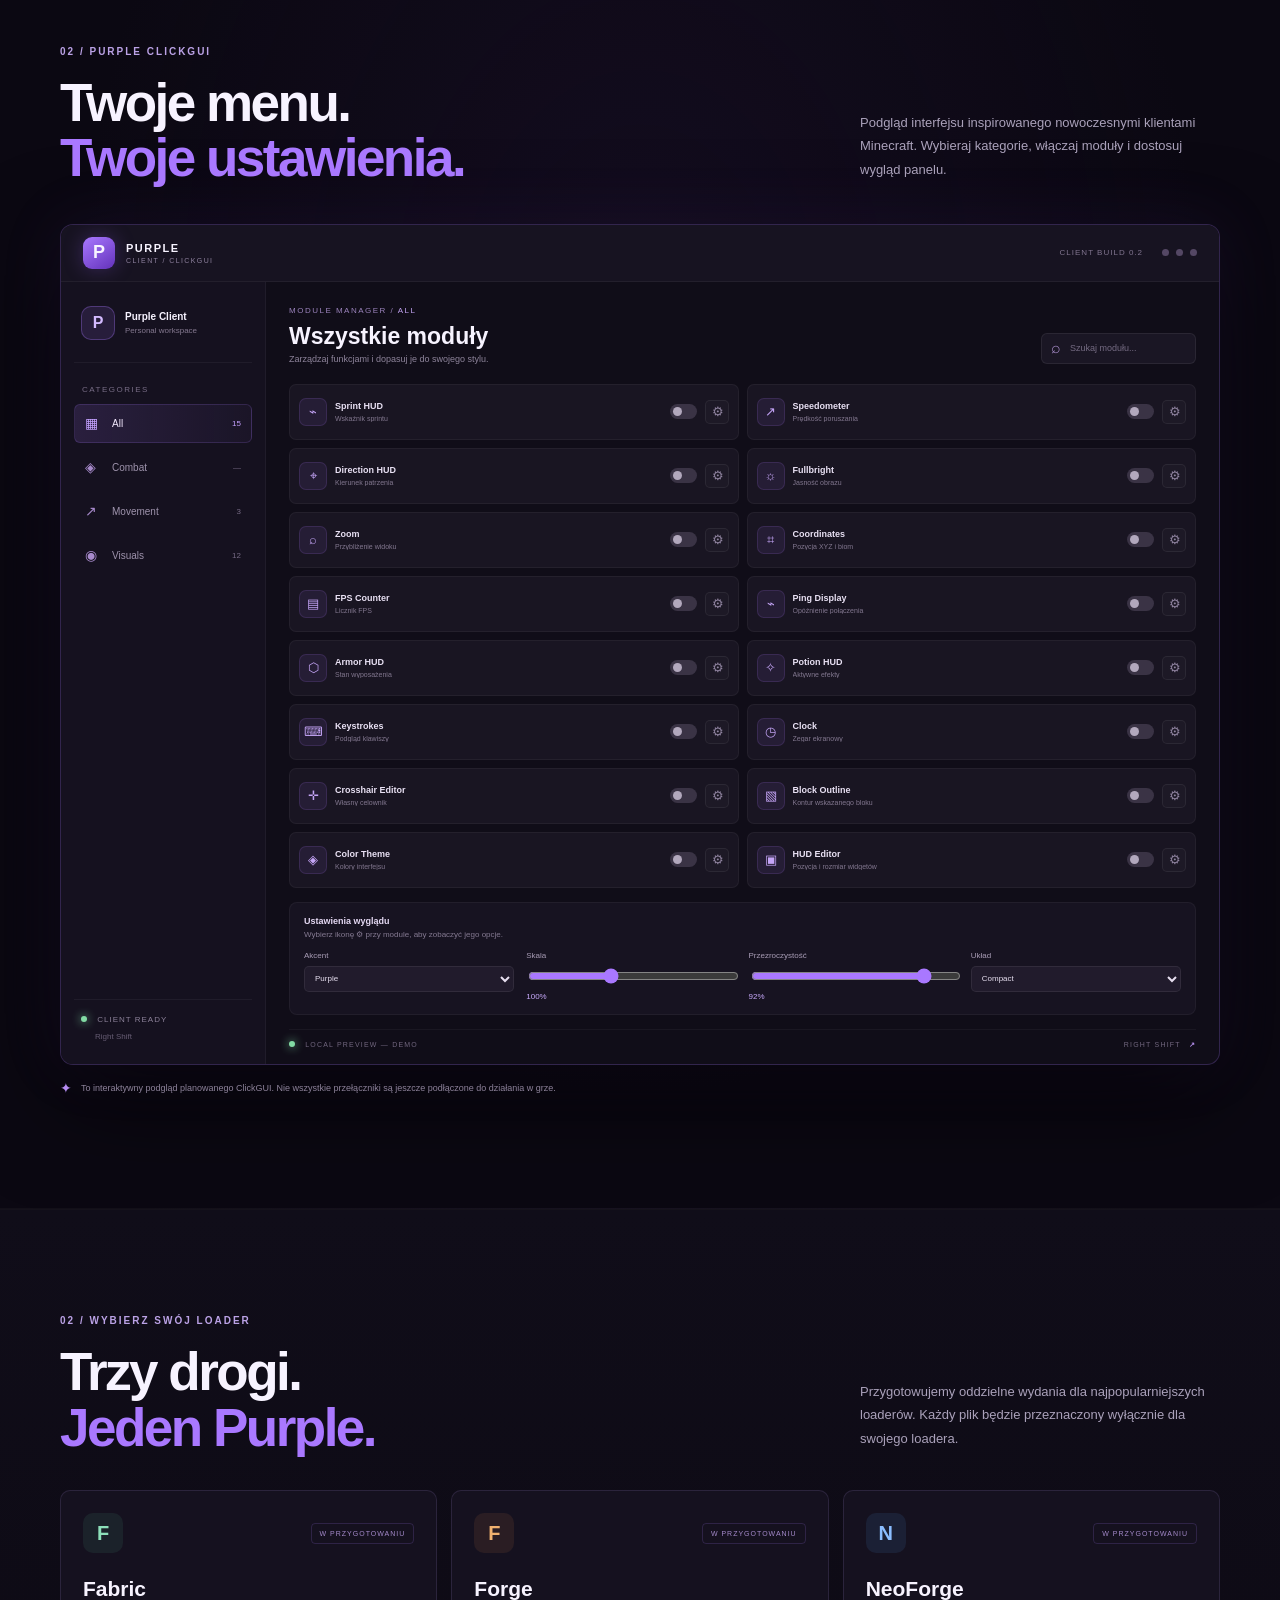
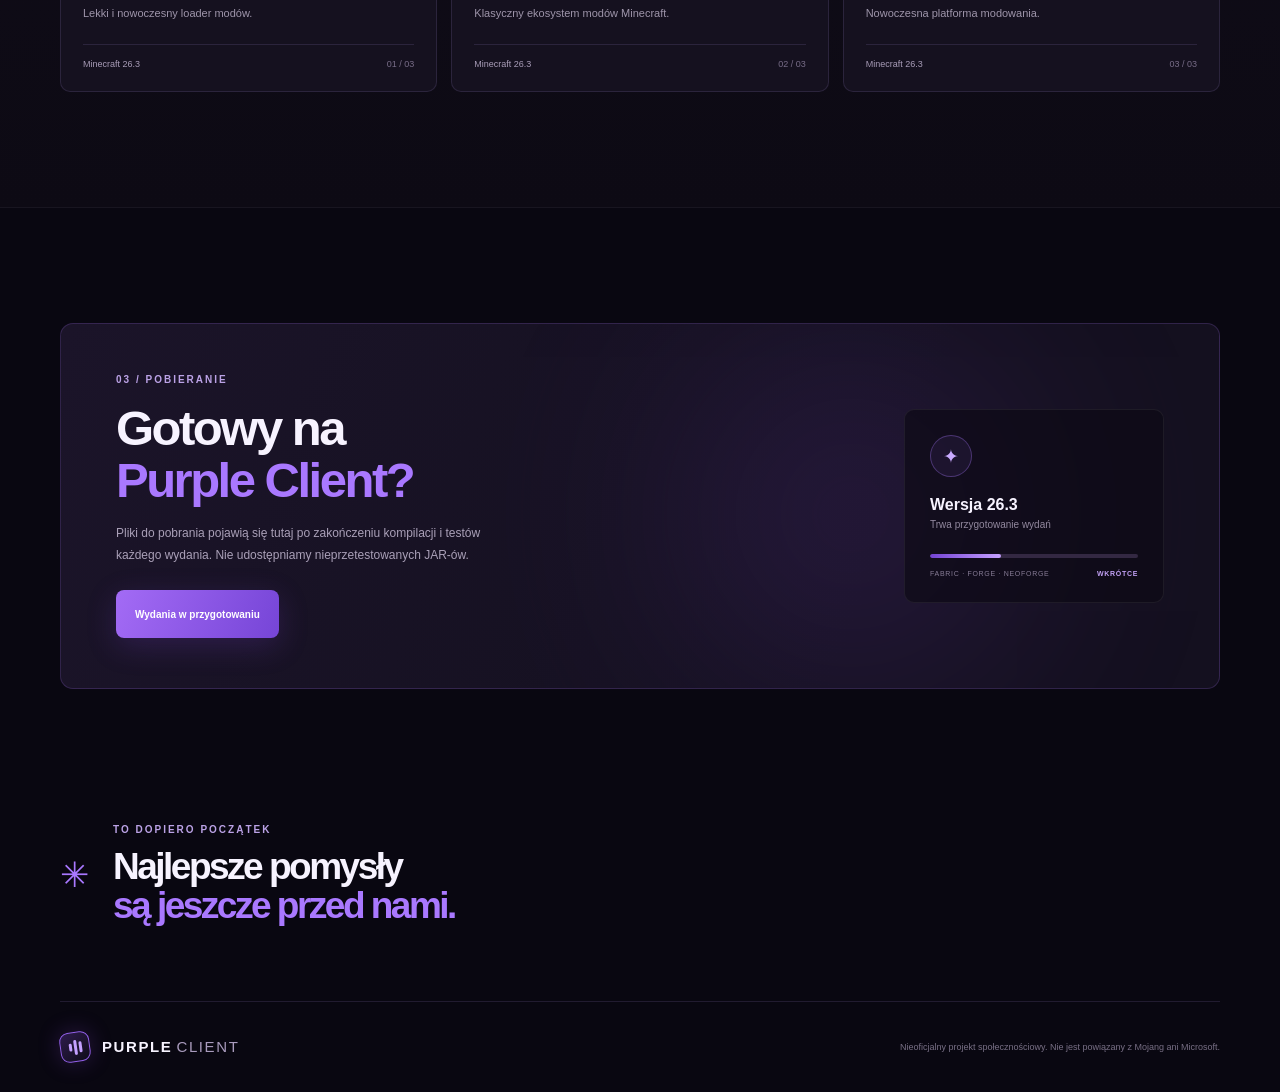
==== commit 7d45946c: "Remove GitHub links from website" ====
--- a/strona/index.html
+++ b/strona/index.html
@@ -22,7 +22,6 @@
     <button class="menu-toggle" aria-label="Otwórz menu" aria-expanded="false"><i></i><i></i></button>
     <nav class="nav">
       <a href="#funkcje">O kliencie</a><a href="#gui">ClickGUI</a><a href="#loadery">Loadery</a><a href="#pobierz">Pobieranie</a>
-      <a class="nav-github" href="https://github.com/kaielk09/Anty" target="_blank" rel="noreferrer">GitHub <span>↗</span></a>
     </nav>
   </header>
 
@@ -34,7 +33,6 @@
         <p class="hero-text">Poznaj Purple Client — projekt klienta Minecraft z własnym, dopracowanym interfejsem. Ciemny wygląd, fioletowe detale i miejsce na funkcje, które dopiero razem zaplanujemy.</p>
         <div class="hero-actions">
           <a class="button button-primary" href="#pobierz">Zobacz pobieranie <span>↓</span></a>
-          <a class="button button-quiet" href="https://github.com/kaielk09/Anty" target="_blank" rel="noreferrer">Zobacz kod <span>↗</span></a>
         </div>
         <div class="hero-meta"><span class="meta-icon">✦</span> Minecraft Java Edition <b>·</b> <span>Wersja docelowa: 26.3</span></div>
       </div>
@@ -133,11 +131,11 @@
     </div></section>
 
     <section class="download-section wrap" id="pobierz">
-      <div class="download-panel"><div class="download-orb"></div><div class="download-copy"><div class="eyebrow">03 / POBIERANIE</div><h2>Gotowy na<br><span>Purple Client?</span></h2><p>Pliki do pobrania pojawią się tutaj po zakończeniu kompilacji i testów każdego wydania. Nie udostępniamy nieprzetestowanych JAR-ów.</p><a class="button button-primary" href="https://github.com/kaielk09/Anty" target="_blank" rel="noreferrer">Obserwuj projekt na GitHub <span>↗</span></a></div><div class="download-status"><div class="status-ring">✦</div><div class="download-status-title">Wersja 26.3</div><div class="download-status-sub">Trwa przygotowanie wydań</div><div class="progress-track"><span></span></div><div class="progress-label"><span>FABRIC · FORGE · NEOFORGE</span><b>WKRÓTCE</b></div></div></div>
+      <div class="download-panel"><div class="download-orb"></div><div class="download-copy"><div class="eyebrow">03 / POBIERANIE</div><h2>Gotowy na<br><span>Purple Client?</span></h2><p>Pliki do pobrania pojawią się tutaj po zakończeniu kompilacji i testów każdego wydania. Nie udostępniamy nieprzetestowanych JAR-ów.</p><span class="button button-primary download-unavailable">Wydania w przygotowaniu</span></div><div class="download-status"><div class="status-ring">✦</div><div class="download-status-title">Wersja 26.3</div><div class="download-status-sub">Trwa przygotowanie wydań</div><div class="progress-track"><span></span></div><div class="progress-label"><span>FABRIC · FORGE · NEOFORGE</span><b>WKRÓTCE</b></div></div></div>
     </section>
 
-    <section class="final-note wrap"><span class="note-star">✳</span><div><div class="eyebrow">TO DOPIERO POCZĄTEK</div><h2>Najlepsze pomysły<br><span>są jeszcze przed nami.</span></h2></div><a href="https://github.com/kaielk09/Anty" target="_blank" rel="noreferrer">Śledź rozwój <span>↗</span></a></section>
+    <section class="final-note wrap"><span class="note-star">✳</span><div><div class="eyebrow">TO DOPIERO POCZĄTEK</div><h2>Najlepsze pomysły<br><span>są jeszcze przed nami.</span></h2></div></section>
   </main>
-  <footer class="footer wrap"><a class="brand" href="#top"><span class="brand-mark"><span></span><span></span><span></span></span><span>PURPLE<span class="brand-light">CLIENT</span></span></a><span>Nieoficjalny projekt społecznościowy. Nie jest powiązany z Mojang ani Microsoft.</span><a href="https://github.com/kaielk09/Anty" target="_blank" rel="noreferrer">GITHUB ↗</a></footer>
+  <footer class="footer wrap"><a class="brand" href="#top"><span class="brand-mark"><span></span><span></span><span></span></span><span>PURPLE<span class="brand-light">CLIENT</span></span></a><span>Nieoficjalny projekt społecznościowy. Nie jest powiązany z Mojang ani Microsoft.</span></footer>
 </body>
 </html>
--- a/strona/style.css
+++ b/strona/style.css
@@ -1,2 +1,18 @@
 :root{color-scheme:dark;--bg:#090711;--panel:#12101c;--panel2:#171323;--purple:#a978ff;--purple2:#7847df;--text:#f7f3ff;--muted:#aaa1ba;--line:rgba(194,165,255,.13);--font:'DM Sans',sans-serif;--display:'Space Grotesk',sans-serif}*{box-sizing:border-box}html{scroll-behavior:smooth;scroll-padding-top:90px}body{margin:0;background:var(--bg);color:var(--text);font-family:var(--font);overflow-x:hidden}a{color:inherit;text-decoration:none}.wrap{width:min(1160px,calc(100% - 48px));margin-inline:auto}.ambient{position:absolute;pointer-events:none;filter:blur(100px);border-radius:50%;opacity:.2}.ambient-one{width:420px;height:420px;background:#743bcb;top:80px;left:-220px}.ambient-two{width:500px;height:500px;background:#47227e;top:600px;right:-320px}.topbar{height:82px;width:min(1240px,calc(100% - 48px));margin:auto;display:flex;align-items:center;justify-content:space-between;border-bottom:1px solid var(--line);position:relative;z-index:5}.brand{display:inline-flex;align-items:center;gap:12px;font:700 15px var(--display);letter-spacing:1.6px}.brand-light{font-weight:400;color:#a99bbd;margin-left:4px}.brand-mark{width:30px;height:30px;border:1px solid #9561ed;border-radius:9px;display:flex;align-items:center;justify-content:center;gap:2px;transform:rotate(-8deg);background:linear-gradient(145deg,#2d1b4c,#100d19);box-shadow:0 0 22px #8d4bdb40}.brand-mark span{width:3px;border-radius:3px;background:#c4a0ff}.brand-mark span:nth-child(1){height:8px}.brand-mark span:nth-child(2){height:15px}.brand-mark span:nth-child(3){height:11px}.nav{display:flex;align-items:center;gap:36px;font-size:13px;color:#c1b9ce}.nav a{transition:color .2s}.nav a:hover{color:white}.nav-github{padding:10px 16px;border:1px solid var(--line);border-radius:8px;color:white!important}.nav-github span{color:var(--purple);margin-left:7px}.menu-toggle{display:none}.hero{min-height:670px;padding:110px 0 85px;display:grid;grid-template-columns:1fr 1.06fr;align-items:center;gap:35px;position:relative}.eyebrow{font-size:10px;letter-spacing:2px;color:#bba2e6;font-weight:700;display:flex;align-items:center;gap:10px}.live-dot,.mock-status:after{width:6px;height:6px;border-radius:50%;background:#8fe0ad;box-shadow:0 0 12px #8fe0ad}.eyebrow-line{height:1px;width:32px;background:#7550a5}.hero h1,.section-heading h2,.download-copy h2,.final-note h2{font:600 clamp(54px,6.3vw,82px)/.99 var(--display);letter-spacing:-4px;margin:26px 0}.hero h1 span,.section-heading h2 span,.download-copy h2 span,.final-note h2 span{color:var(--purple)}.hero-text{font-size:15px;line-height:1.85;color:var(--muted);max-width:480px}.hero-actions{display:flex;gap:12px;margin-top:30px}.button{height:48px;padding:0 19px;border-radius:8px;display:inline-flex;align-items:center;gap:22px;font-size:12px;font-weight:700;transition:transform .2s,box-shadow .2s}.button:hover{transform:translateY(-2px)}.button-primary{background:linear-gradient(110deg,#a36bf5,#7645d7);box-shadow:0 8px 30px #8449df35;color:white}.button-primary:hover{box-shadow:0 10px 34px #8449df65}.button-primary span{font-size:17px}.button-quiet{border:1px solid var(--line);background:#ffffff05}.button-quiet span{color:var(--purple)}.hero-meta{display:flex;gap:9px;align-items:center;margin-top:38px;font-size:11px;color:#9e95ac}.hero-meta b{color:#51475e}.meta-icon{color:var(--purple)}.hero-art{height:420px;position:relative;display:flex;align-items:center;justify-content:center}.orbit{position:absolute;border:1px solid #a978ff20;border-radius:50%;transform:rotate(-20deg)}.orbit-a{width:490px;height:310px}.orbit-b{width:420px;height:360px;transform:rotate(38deg);border-color:#a978ff13}.glow-core{position:absolute;width:270px;height:270px;border-radius:50%;background:#8042da;filter:blur(100px);opacity:.28}.client-window{width:min(500px,100%);position:relative;z-index:2;background:#100e19;border:1px solid #aa83e544;border-radius:13px;overflow:hidden;box-shadow:0 35px 100px #0009,0 0 50px #8d55dc18;transform:perspective(1100px) rotateY(-8deg) rotateX(3deg)}.window-top{height:42px;background:#191524;border-bottom:1px solid #ffffff0c;display:flex;align-items:center;justify-content:space-between;padding:0 15px;font:700 9px var(--display);letter-spacing:1.7px;color:#d8c8f2}.window-top small{font-size:8px;color:#796c8d;margin-left:8px}.window-dots{display:flex;gap:5px}.window-dots i{width:6px;height:6px;border-radius:50%;background:#5c4a73}.window-dots i:first-child{background:#a978ff}.window-menu{color:#7e718f;letter-spacing:2px}.window-body{display:flex;min-height:280px}.mock-sidebar{width:110px;background:#15121f;border-right:1px solid #ffffff0b;display:flex;flex-direction:column;align-items:stretch;padding:16px 10px}.mock-logo{font:700 26px var(--display);color:white;padding:0 10px 22px}.mock-logo span{color:var(--purple)}.mock-nav{height:33px;border-radius:5px;display:flex;align-items:center;gap:9px;padding:0 9px;font-size:9px;color:#8c829c;margin-bottom:5px}.mock-nav b{font-size:12px;color:#a18abf}.mock-nav.active{background:#8c56d926;color:#e7d9ff}.mock-side-bottom{margin-top:auto;border-top:1px solid #ffffff0c;padding:12px 7px 0;font-size:8px;color:#8d819d}.mock-side-bottom i{float:right;width:6px;height:6px;border-radius:50%;background:#8fe0ad;margin-top:2px}.mock-content{padding:23px 24px;flex:1}.mock-kicker,.mock-label{font-size:8px;letter-spacing:1.5px;color:#9e8ab9;font-weight:700}.mock-content h3{font:600 20px var(--display);margin:9px 0 4px}.mock-content>p{font-size:9px;color:#948ba2;margin:0 0 20px}.mock-status{display:flex;align-items:center;gap:10px;background:#211a30;border:1px solid #a978ff22;padding:12px;border-radius:7px;position:relative}.status-symbol{width:28px;height:28px;border-radius:7px;background:#a978ff24;color:#c5a6ff;display:grid;place-items:center}.mock-status strong,.mock-status small{display:block}.mock-status strong{font-size:9px}.mock-status small{font-size:7px;color:#9286a2;margin-top:3px}.status-pill{margin-left:auto;color:#9fe5b6;font-size:7px;letter-spacing:.8px}.mock-label{margin:19px 0 9px}.mock-cards{display:grid;grid-template-columns:1fr 1fr;gap:8px}.mock-cards div{background:#1a1724;border:1px solid #ffffff0b;border-radius:6px;padding:10px}.mock-cards span{display:block;color:#b28af4;font-size:15px;margin-bottom:7px}.mock-cards b,.mock-cards small{display:block;font-size:8px}.mock-cards small{color:#8d839a;font-size:7px;margin-top:3px}.float-chip{position:absolute;z-index:3;padding:10px 13px;border:1px solid #b68bfa36;border-radius:7px;background:#151020e8;box-shadow:0 10px 35px #0007;font-size:8px;letter-spacing:1px;color:#d9c6f7}.chip-top{top:47px;right:-3px}.chip-top span{color:var(--purple);margin-right:6px}.chip-bottom{bottom:40px;left:0}.chip-bottom i{display:inline-block;width:5px;height:5px;border-radius:50%;background:#8fe0ad;margin-right:7px}.hero-scroll{position:absolute;bottom:27px;left:0;font-size:8px;letter-spacing:2px;color:#766c84;display:flex;align-items:center;gap:11px}.hero-scroll span{height:1px;width:30px;background:#8d61c8}.stats{border-top:1px solid var(--line);border-bottom:1px solid var(--line);padding:25px 0;display:grid;grid-template-columns:repeat(3,1fr) 1.2fr;align-items:center}.stats>div:not(.stats-note){display:flex;align-items:center;gap:13px;border-right:1px solid var(--line);padding-left:25px}.stats>div:first-child{padding-left:0}.stats strong{font:600 27px var(--display);color:#d8c3ff}.stats span{font-size:11px;color:#948aa3}.stats-note{font-size:12px;line-height:1.6;color:#b2a9c0;text-align:right}.stats-note em{font-style:normal;color:var(--purple)}.section{padding-top:125px;padding-bottom:120px}.section-heading{display:flex;justify-content:space-between;align-items:end;gap:45px;margin-bottom:42px}.section-heading h2,.download-copy h2,.final-note h2{font-size:53px;letter-spacing:-2.5px;line-height:1.05;margin:18px 0 0}.section-heading>p{max-width:360px;color:var(--muted);font-size:13px;line-height:1.8;margin:0 0 5px}.feature-grid{display:grid;grid-template-columns:1.25fr 1fr 1fr;gap:14px}.feature-card{min-height:270px;padding:25px;background:linear-gradient(145deg,#171323,#100e18);border:1px solid var(--line);border-radius:10px;position:relative;overflow:hidden;transition:border-color .2s,transform .2s}.feature-card:hover,.loader-card:hover{border-color:#a978ff65;transform:translateY(-4px)}.feature-main{background:radial-gradient(ellipse at 0 0,#512d8238,transparent 70%),linear-gradient(145deg,#1b1528,#100e18)}.feature-icon{width:38px;height:38px;display:grid;place-items:center;border:1px solid #a978ff40;border-radius:9px;color:#c3a3ff;background:#a978ff12;font-size:18px}.feature-number{position:absolute;right:25px;top:25px;font:500 11px var(--display);color:#6c617b}.feature-card h3{font:600 19px var(--display);margin:34px 0 10px}.feature-card p{font-size:12px;line-height:1.75;color:#9f96ae;max-width:290px;margin:0}.feature-tag{display:block;position:absolute;bottom:22px;font-size:8px;letter-spacing:1.4px;color:#987ac2}.feature-line{position:absolute;right:-30px;bottom:-80px;width:190px;height:190px;border:1px solid #a978ff1c;border-radius:50%;box-shadow:0 0 0 22px #a978ff08,0 0 0 45px #a978ff05}.loader-section{background:linear-gradient(180deg,#100d19,#0d0a14);border-top:1px solid #ffffff08;border-bottom:1px solid #ffffff08;padding:105px 0 115px}.loader-wrap .section-heading{margin-bottom:35px}.loader-grid{display:grid;grid-template-columns:repeat(3,1fr);gap:14px}.loader-card{background:#15111f;border:1px solid var(--line);border-radius:10px;padding:22px;transition:.2s}.loader-top{display:flex;align-items:center;justify-content:space-between}.loader-symbol{width:40px;height:40px;border-radius:10px;display:grid;place-items:center;font:700 20px var(--display)}.fabric{background:#4a9a7920;color:#8de0ba}.forge{background:#db87441a;color:#f0b16f}.neo{background:#4d86ce20;color:#8bbdff}.loader-state{font-size:7px;letter-spacing:1px;color:#a58acb;border:1px solid #a978ff2c;padding:6px 8px;border-radius:4px}.loader-card h3{font:600 21px var(--display);margin:24px 0 6px}.loader-card p{font-size:11px;color:#9e95aa;margin:0 0 25px}.loader-bottom{border-top:1px solid var(--line);padding-top:14px;display:flex;justify-content:space-between;font-size:9px;color:#a99db8}.loader-bottom span:last-child{color:#786d88}.download-section{padding-top:115px;padding-bottom:110px}.download-panel{min-height:340px;background:linear-gradient(110deg,#1b1429,#14101f 70%);border:1px solid #a978ff30;border-radius:13px;padding:50px 55px;display:flex;justify-content:space-between;align-items:center;position:relative;overflow:hidden}.download-orb{position:absolute;width:320px;height:320px;border-radius:50%;background:#8c4ce0;filter:blur(120px);opacity:.18;right:18%;top:30px}.download-copy{max-width:460px;position:relative;z-index:1}.download-copy h2{font-size:49px}.download-copy p{font-size:12px;line-height:1.8;color:#aaa0b8;max-width:400px;margin:17px 0 24px}.download-copy .button{font-size:10px}.download-status{position:relative;z-index:1;width:260px;background:#0d0a15a8;border:1px solid #ffffff10;border-radius:10px;padding:25px}.status-ring{width:42px;height:42px;border:1px solid #a978ff55;background:#a978ff14;border-radius:50%;display:grid;place-items:center;color:#c9aaff;font-size:19px}.download-status-title{font:600 16px var(--display);margin-top:19px}.download-status-sub{font-size:10px;color:#92889e;margin-top:5px}.progress-track{height:4px;background:#332842;border-radius:4px;margin:24px 0 12px;overflow:hidden}.progress-track span{display:block;width:34%;height:100%;background:linear-gradient(90deg,#7444d4,#c5a0ff);border-radius:4px}.progress-label{display:flex;justify-content:space-between;font-size:7px;letter-spacing:.7px;color:#877c96}.progress-label b{color:#c2a1f5}.final-note{padding:25px 0 75px;border-bottom:1px solid var(--line);display:flex;align-items:center;gap:24px}.note-star{font-size:35px;color:#a978ff}.final-note h2{font-size:37px;margin-top:13px}.final-note>a{margin-left:auto;border-bottom:1px solid #a978ff66;padding-bottom:7px;font-size:11px;color:#d6c5ef}.final-note>a span{color:var(--purple);margin-left:9px}.footer{min-height:90px;display:flex;align-items:center;justify-content:space-between;gap:20px}.footer>span{font-size:9px;color:#786f85}.footer>a:last-child{font-size:9px;letter-spacing:1px;color:#bba0e4}@media(max-width:850px){.hero{grid-template-columns:1fr;padding-top:80px;gap:15px}.hero-copy{max-width:650px}.hero-art{height:390px;margin-top:15px}.hero-scroll{display:none}.stats{grid-template-columns:repeat(3,1fr)}.stats-note{display:none}.stats>div:nth-child(3){border:0}.section-heading{align-items:start;flex-direction:column;gap:20px}.section-heading>p{max-width:560px}.feature-grid{grid-template-columns:1fr 1fr}.feature-main{grid-column:span 2}.download-panel{padding:40px;gap:25px}.download-status{width:230px}}@media(max-width:600px){.wrap,.topbar{width:calc(100% - 36px)}.topbar{height:70px}.menu-toggle{display:flex;flex-direction:column;gap:5px;background:none;border:0;padding:9px}.menu-toggle i{display:block;width:22px;height:2px;background:#d8c9ee}.nav{display:none;position:absolute;top:69px;left:-18px;right:-18px;padding:20px;background:#100d19;border-bottom:1px solid var(--line);flex-direction:column;align-items:stretch;gap:18px}.nav.open{display:flex}.nav-github{text-align:center}.hero{padding-top:70px;min-height:0;padding-bottom:55px}.hero h1{font-size:57px;letter-spacing:-3px}.hero-text{font-size:13px}.hero-actions{flex-wrap:wrap}.hero-meta{font-size:9px;flex-wrap:wrap;margin-top:25px}.hero-art{height:310px;margin-inline:-7px}.client-window{transform:none}.window-body{min-height:230px}.mock-sidebar{width:82px;padding:12px 7px}.mock-nav{padding:0 5px;font-size:7px;gap:5px}.mock-content{padding:18px 13px}.mock-content h3{font-size:16px}.mock-status{padding:8px;gap:7px}.status-pill{font-size:6px}.mock-cards small{font-size:6px}.float-chip{font-size:7px;padding:8px}.chip-top{right:-1px;top:23px}.chip-bottom{left:0;bottom:17px}.orbit-a{width:340px;height:240px}.orbit-b{width:310px;height:280px}.stats{padding:20px 0}.stats>div:not(.stats-note){padding-left:12px;gap:7px}.stats>div:first-child{padding-left:0}.stats strong{font-size:22px}.stats span{font-size:8px}.section{padding:85px 0}.section-heading h2,.download-copy h2{font-size:43px}.section-heading>p{font-size:12px}.feature-grid,.loader-grid{grid-template-columns:1fr}.feature-main{grid-column:auto}.feature-card{min-height:235px}.loader-section{padding:80px 0}.download-section{padding:75px 0}.download-panel{padding:30px 22px;flex-direction:column;align-items:stretch}.download-copy h2{font-size:42px}.download-copy p{font-size:11px}.download-status{width:100%}.final-note{align-items:flex-start;gap:12px;padding-bottom:50px}.note-star{font-size:25px}.final-note h2{font-size:27px;letter-spacing:-1px}.final-note>a{font-size:9px;white-space:nowrap;margin-top:22px}.footer{padding:20px 0;flex-wrap:wrap}.footer>span{order:3;width:100%;line-height:1.5}.footer .brand{font-size:12px}.footer> a:last-child{font-size:8px}}@media(prefers-reduced-motion:reduce){*,*::before,*::after{scroll-behavior:auto!important;transition:none!important}}
 .reveal{opacity:0;transform:translateY(18px);transition:opacity .65s ease,transform .65s ease}.reveal.visible{opacity:1;transform:translateY(0)}@media(prefers-reduced-motion:reduce){.reveal{opacity:1;transform:none}}
+
+
+/* Purple ClickGUI preview */
+.clickgui-section{padding:105px 0 112px;background:radial-gradient(ellipse at 50% 30%,#25163b55,transparent 62%),#0b0812;border-top:1px solid #ffffff08;border-bottom:1px solid #ffffff08}
+.clickgui-section .section-heading{margin-bottom:38px}
+.clickgui-demo{border:1px solid #a978ff3a;border-radius:13px;overflow:hidden;background:#100d18;box-shadow:0 35px 100px #0009,0 0 65px #8a4be51a}
+.demo-topbar{height:57px;padding:0 22px;display:flex;align-items:center;justify-content:space-between;background:#171321;border-bottom:1px solid #ffffff0d}
+.demo-brand{display:flex;align-items:center;gap:11px}.demo-brand-mark{width:32px;height:32px;border-radius:9px;background:linear-gradient(145deg,#a978ff,#6332ba);display:grid;place-items:center;font:700 18px var(--display);box-shadow:0 0 20px #9b65ff44}.demo-brand b,.demo-brand small{display:block}.demo-brand b{font:700 11px var(--display);letter-spacing:1.5px}.demo-brand small{font-size:7px;letter-spacing:1.4px;color:#8f829f;margin-top:3px}.demo-window-actions{display:flex;align-items:center;gap:7px;color:#80748f;font-size:8px;letter-spacing:1px}.demo-window-actions span{margin-right:12px}.demo-window-actions i{width:7px;height:7px;border-radius:50%;background:#544764}
+.demo-body{display:grid;grid-template-columns:205px minmax(0,1fr);min-height:560px}.demo-sidebar{padding:20px 13px;background:#15111f;border-right:1px solid #ffffff0c;display:flex;flex-direction:column}.demo-profile{display:flex;align-items:center;gap:10px;padding:4px 7px 22px;border-bottom:1px solid #ffffff0c}.demo-avatar{width:34px;height:34px;border-radius:10px;background:#a978ff20;border:1px solid #a978ff50;color:#d3baff;display:grid;place-items:center;font:700 16px var(--display)}.demo-profile b,.demo-profile small{display:block}.demo-profile b{font-size:10px}.demo-profile small{font-size:8px;color:#857990;margin-top:4px}.demo-nav-label{font-size:8px;letter-spacing:1.5px;color:#776c85;margin:22px 8px 10px}.demo-tabs{display:grid;gap:5px}.demo-tab{height:39px;border:1px solid transparent;background:transparent;border-radius:6px;color:#9e93ac;text-align:left;padding:0 10px;font:500 10px var(--font);cursor:pointer;display:flex;align-items:center;gap:10px}.demo-tab span{width:17px;color:#a78acb;font-size:14px}.demo-tab b{margin-left:auto;font-size:8px;color:#766a84;font-weight:500}.demo-tab:hover{background:#ffffff08;color:#eee6fa}.demo-tab.active{background:linear-gradient(90deg,#a978ff24,#a978ff0a);border-color:#a978ff2c;color:#f4eaff}.demo-tab.active span{color:#c4a1ff}.demo-tab.active b{color:#c4a1ff}.demo-sidebar-bottom{margin-top:auto;padding:15px 7px 3px;border-top:1px solid #ffffff0c;font-size:8px;letter-spacing:1px;color:#8b8098}.demo-online,.demo-footer i{display:inline-block;width:6px;height:6px;border-radius:50%;background:#82dba4;box-shadow:0 0 10px #82dba4;margin-right:7px}.demo-sidebar-bottom small{display:block;color:#655b72;font-size:8px;letter-spacing:0;margin:8px 0 0 14px}
+.demo-main{padding:24px 23px 15px;min-width:0}.demo-main-heading{display:flex;align-items:end;justify-content:space-between;gap:12px;margin-bottom:20px}.demo-kicker{font-size:8px;letter-spacing:1.5px;color:#9b83bc}.demo-kicker span{color:#c2a3f2}.demo-main-heading h3{font:600 23px var(--display);margin:8px 0 4px}.demo-main-heading p{font-size:9px;color:#8e849b;margin:0}.demo-search{height:31px;width:155px;display:flex;align-items:center;gap:7px;padding:0 9px;background:#1a1624;border:1px solid #ffffff12;border-radius:6px}.demo-search span{font-size:16px;color:#a78bc8}.demo-search input{width:100%;background:none;border:0;outline:0;color:#eee;font:9px var(--font);min-width:0}.demo-search input::placeholder{color:#756b83}
+.demo-module-grid{display:grid;grid-template-columns:repeat(2,minmax(0,1fr));gap:8px}.demo-module{min-height:56px;padding:8px 9px;background:#191522;border:1px solid #ffffff0c;border-radius:7px;display:flex;align-items:center;gap:8px;transition:border-color .18s,background .18s}.demo-module:hover{border-color:#a978ff55;background:#20192d}.demo-module[hidden]{display:none}.demo-module-icon{width:28px;height:28px;flex:0 0 28px;border-radius:7px;background:#a978ff16;border:1px solid #a978ff25;color:#c5a5f7;display:grid;place-items:center;font-size:13px}.demo-module-copy{min-width:0;flex:1}.demo-module-copy b,.demo-module-copy small{display:block;overflow:hidden;text-overflow:ellipsis;white-space:nowrap}.demo-module-copy b{font-size:9px;color:#e9e1f4}.demo-module-copy small{font-size:7px;color:#82778f;margin-top:4px}.demo-switch{width:27px;height:15px;border:0;border-radius:20px;background:#3a3345;position:relative;cursor:pointer;flex:0 0 27px;transition:background .18s}.demo-switch:after{content:"";position:absolute;top:3px;left:3px;width:9px;height:9px;border-radius:50%;background:#b2a8bd;transition:transform .18s,background .18s}.demo-switch[aria-pressed="true"]{background:#8b56dc}.demo-switch[aria-pressed="true"]:after{transform:translateX(12px);background:#fff}.demo-config{width:24px;height:24px;border:1px solid #ffffff10;border-radius:5px;background:#ffffff05;color:#8e829e;cursor:pointer;flex:0 0 24px}.demo-config:hover{color:#d4b8ff;border-color:#a978ff55}
+.demo-config-panel{margin-top:14px;padding:13px 14px;background:#171321;border:1px solid #ffffff0c;border-radius:8px}.demo-config-panel>div:first-child b,.demo-config-panel>div:first-child small{display:block}.demo-config-panel>div:first-child b{font-size:9px;color:#e5d9f4}.demo-config-panel>div:first-child small{font-size:8px;color:#847991;margin-top:4px}.demo-config-controls{display:grid;grid-template-columns:repeat(4,minmax(0,1fr));gap:12px;margin-top:12px}.demo-config-controls label{font-size:8px;color:#a99db6;display:flex;flex-direction:column;gap:6px}.demo-config-controls select{height:26px;background:#211b2c;border:1px solid #ffffff12;border-radius:5px;color:#e7dff0;padding:0 6px;font:8px var(--font)}.demo-config-controls input{width:100%;accent-color:#a978ff}.demo-config-controls output{font-size:8px;color:#c7a9fa}.demo-combat-note{min-height:150px;border:1px solid #a978ff20;border-radius:8px;background:#1a1524;display:flex;align-items:center;gap:14px;padding:22px}.demo-combat-note[hidden]{display:none}.combat-note-icon{width:40px;height:40px;border-radius:10px;background:#a978ff18;display:grid;place-items:center;color:#c7a8fa;font-size:18px}.demo-combat-note b{font:600 12px var(--display)}.demo-combat-note p{font-size:9px;line-height:1.7;color:#9489a2;max-width:400px}.demo-footer{border-top:1px solid #ffffff0b;margin-top:14px;padding-top:11px;display:flex;justify-content:space-between;font-size:7px;letter-spacing:1.2px;color:#71667e}.demo-footer b{color:#b18ce8;margin-left:5px}.clickgui-footnote{display:flex;align-items:center;gap:9px;margin-top:15px;color:#8d829a;font-size:9px}.clickgui-footnote span{color:#b68cf3;font-size:14px}
+@media(max-width:760px){.clickgui-section{padding:80px 0}.demo-body{grid-template-columns:1fr}.demo-sidebar{border-right:0;border-bottom:1px solid #ffffff0c;padding:13px}.demo-profile{display:none}.demo-nav-label{display:none}.demo-tabs{grid-template-columns:repeat(4,1fr);gap:4px}.demo-tab{justify-content:center;padding:0 4px;font-size:8px;gap:4px}.demo-tab b{display:none}.demo-sidebar-bottom{display:none}.demo-main{padding:17px 12px 13px}.demo-module-grid{grid-template-columns:1fr}.demo-config-controls{grid-template-columns:repeat(2,minmax(0,1fr))}.demo-main-heading{align-items:start;flex-direction:column}.demo-search{width:100%}.demo-topbar{padding:0 13px}.demo-window-actions span{display:none}}
+@media(max-width:420px){.demo-tab{font-size:7px}.demo-tab span{display:none}.demo-config-controls{grid-template-columns:1fr 1fr}}
+
+.demo-module-grid[hidden]{display:none}
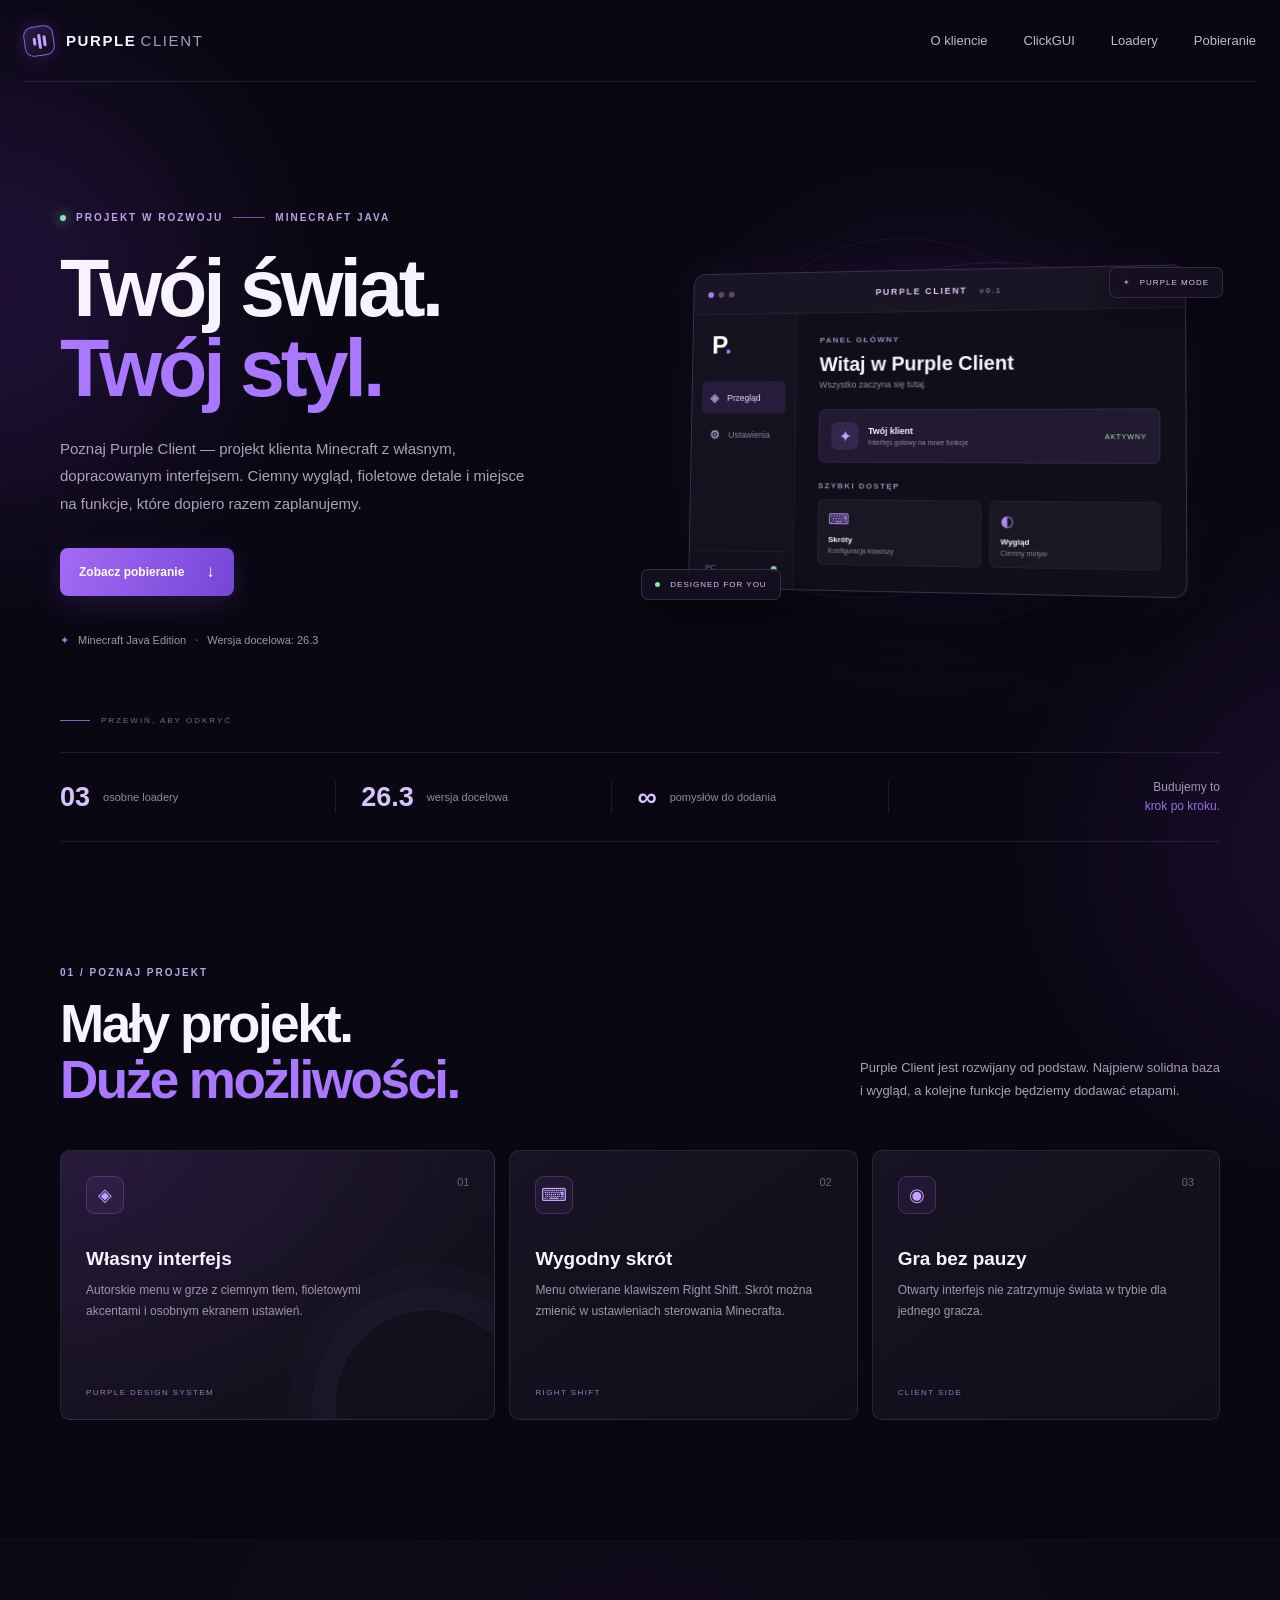
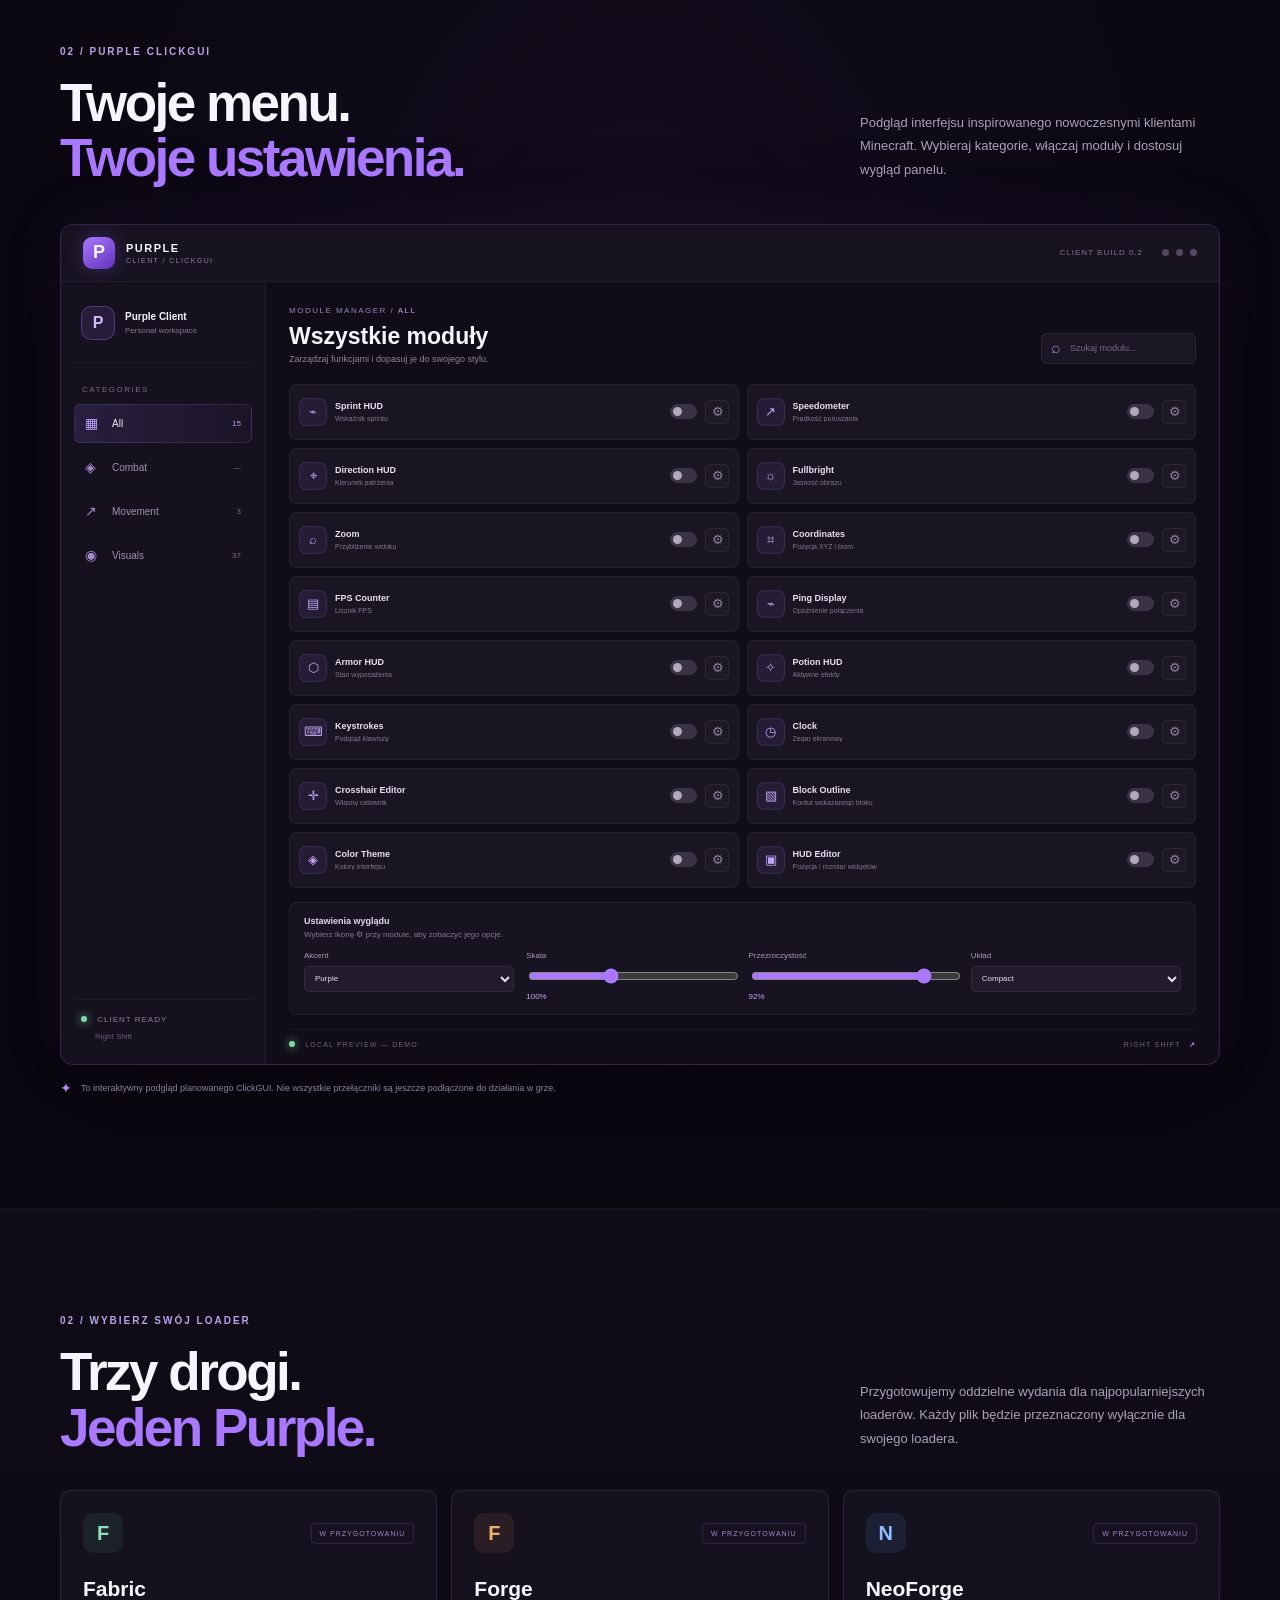
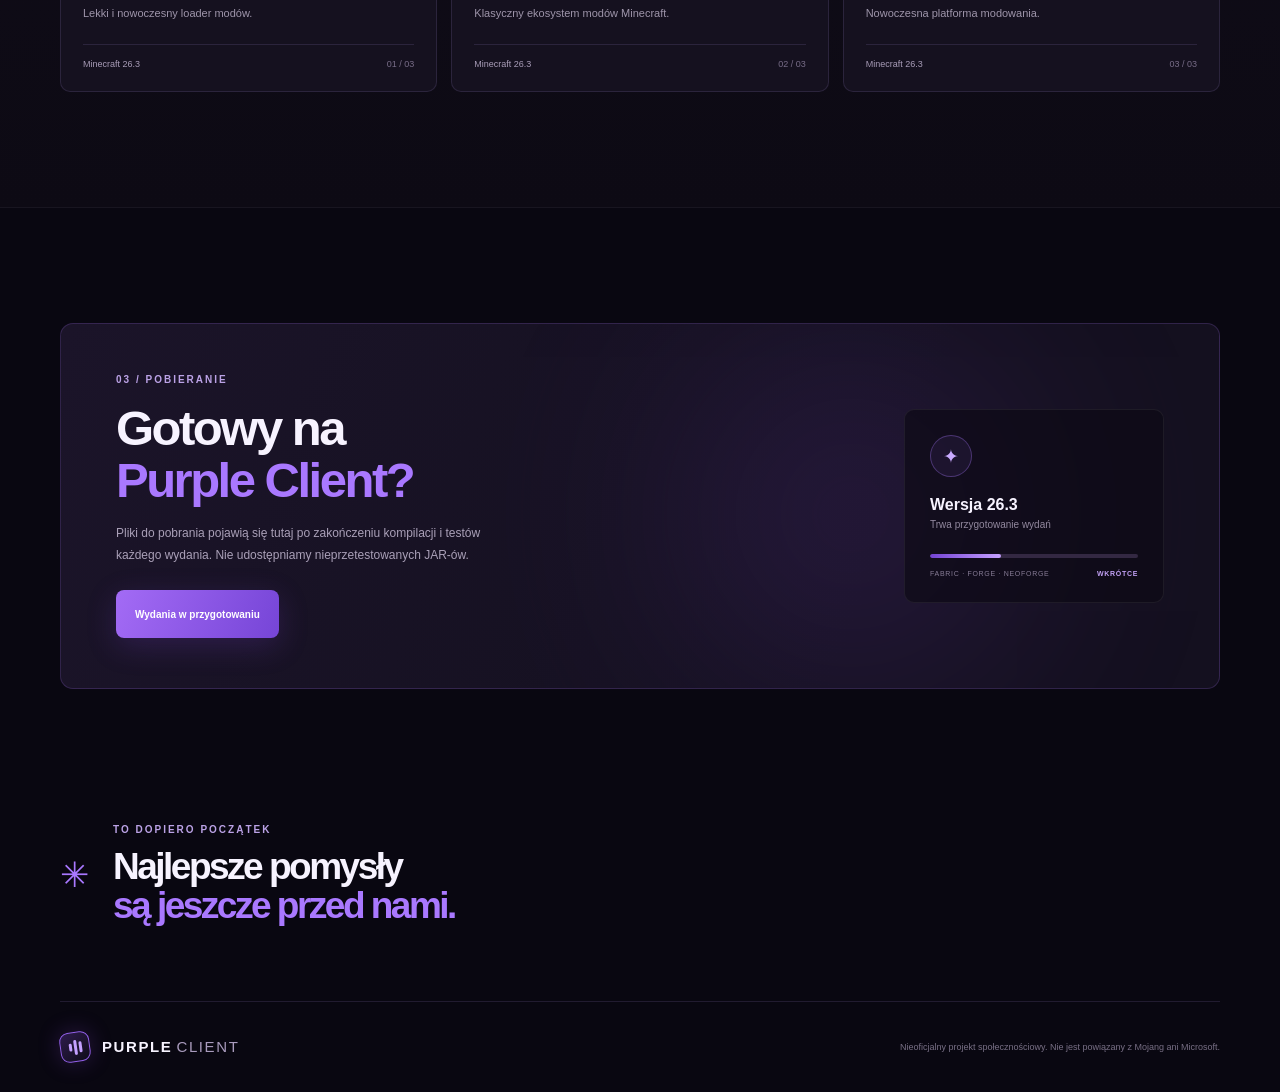
==== commit 19cc4f9f: "Expand Visuals category and module library" ====
--- a/strona/index.html
+++ b/strona/index.html
@@ -87,7 +87,7 @@
                 <button class="demo-tab active" data-category="all" role="tab" aria-selected="true"><span>▦</span> All <b>15</b></button>
                 <button class="demo-tab" data-category="combat" role="tab" aria-selected="false"><span>◈</span> Combat <b>—</b></button>
                 <button class="demo-tab" data-category="movement" role="tab" aria-selected="false"><span>↗</span> Movement <b>3</b></button>
-                <button class="demo-tab" data-category="visuals" role="tab" aria-selected="false"><span>◉</span> Visuals <b>12</b></button>
+                <button class="demo-tab" data-category="visuals" role="tab" aria-selected="false"><span>◉</span> Visuals <b>37</b></button>
               </div>
               <div class="demo-sidebar-bottom"><span class="demo-online"></span> CLIENT READY <small>Right Shift</small></div>
             </aside>
--- a/strona/style.css
+++ b/strona/style.css
@@ -1,4 +1,4 @@
-:root{color-scheme:dark;--bg:#090711;--panel:#12101c;--panel2:#171323;--purple:#a978ff;--purple2:#7847df;--text:#f7f3ff;--muted:#aaa1ba;--line:rgba(194,165,255,.13);--font:'DM Sans',sans-serif;--display:'Space Grotesk',sans-serif}*{box-sizing:border-box}html{scroll-behavior:smooth;scroll-padding-top:90px}body{margin:0;background:var(--bg);color:var(--text);font-family:var(--font);overflow-x:hidden}a{color:inherit;text-decoration:none}.wrap{width:min(1160px,calc(100% - 48px));margin-inline:auto}.ambient{position:absolute;pointer-events:none;filter:blur(100px);border-radius:50%;opacity:.2}.ambient-one{width:420px;height:420px;background:#743bcb;top:80px;left:-220px}.ambient-two{width:500px;height:500px;background:#47227e;top:600px;right:-320px}.topbar{height:82px;width:min(1240px,calc(100% - 48px));margin:auto;display:flex;align-items:center;justify-content:space-between;border-bottom:1px solid var(--line);position:relative;z-index:5}.brand{display:inline-flex;align-items:center;gap:12px;font:700 15px var(--display);letter-spacing:1.6px}.brand-light{font-weight:400;color:#a99bbd;margin-left:4px}.brand-mark{width:30px;height:30px;border:1px solid #9561ed;border-radius:9px;display:flex;align-items:center;justify-content:center;gap:2px;transform:rotate(-8deg);background:linear-gradient(145deg,#2d1b4c,#100d19);box-shadow:0 0 22px #8d4bdb40}.brand-mark span{width:3px;border-radius:3px;background:#c4a0ff}.brand-mark span:nth-child(1){height:8px}.brand-mark span:nth-child(2){height:15px}.brand-mark span:nth-child(3){height:11px}.nav{display:flex;align-items:center;gap:36px;font-size:13px;color:#c1b9ce}.nav a{transition:color .2s}.nav a:hover{color:white}.nav-github{padding:10px 16px;border:1px solid var(--line);border-radius:8px;color:white!important}.nav-github span{color:var(--purple);margin-left:7px}.menu-toggle{display:none}.hero{min-height:670px;padding:110px 0 85px;display:grid;grid-template-columns:1fr 1.06fr;align-items:center;gap:35px;position:relative}.eyebrow{font-size:10px;letter-spacing:2px;color:#bba2e6;font-weight:700;display:flex;align-items:center;gap:10px}.live-dot,.mock-status:after{width:6px;height:6px;border-radius:50%;background:#8fe0ad;box-shadow:0 0 12px #8fe0ad}.eyebrow-line{height:1px;width:32px;background:#7550a5}.hero h1,.section-heading h2,.download-copy h2,.final-note h2{font:600 clamp(54px,6.3vw,82px)/.99 var(--display);letter-spacing:-4px;margin:26px 0}.hero h1 span,.section-heading h2 span,.download-copy h2 span,.final-note h2 span{color:var(--purple)}.hero-text{font-size:15px;line-height:1.85;color:var(--muted);max-width:480px}.hero-actions{display:flex;gap:12px;margin-top:30px}.button{height:48px;padding:0 19px;border-radius:8px;display:inline-flex;align-items:center;gap:22px;font-size:12px;font-weight:700;transition:transform .2s,box-shadow .2s}.button:hover{transform:translateY(-2px)}.button-primary{background:linear-gradient(110deg,#a36bf5,#7645d7);box-shadow:0 8px 30px #8449df35;color:white}.button-primary:hover{box-shadow:0 10px 34px #8449df65}.button-primary span{font-size:17px}.button-quiet{border:1px solid var(--line);background:#ffffff05}.button-quiet span{color:var(--purple)}.hero-meta{display:flex;gap:9px;align-items:center;margin-top:38px;font-size:11px;color:#9e95ac}.hero-meta b{color:#51475e}.meta-icon{color:var(--purple)}.hero-art{height:420px;position:relative;display:flex;align-items:center;justify-content:center}.orbit{position:absolute;border:1px solid #a978ff20;border-radius:50%;transform:rotate(-20deg)}.orbit-a{width:490px;height:310px}.orbit-b{width:420px;height:360px;transform:rotate(38deg);border-color:#a978ff13}.glow-core{position:absolute;width:270px;height:270px;border-radius:50%;background:#8042da;filter:blur(100px);opacity:.28}.client-window{width:min(500px,100%);position:relative;z-index:2;background:#100e19;border:1px solid #aa83e544;border-radius:13px;overflow:hidden;box-shadow:0 35px 100px #0009,0 0 50px #8d55dc18;transform:perspective(1100px) rotateY(-8deg) rotateX(3deg)}.window-top{height:42px;background:#191524;border-bottom:1px solid #ffffff0c;display:flex;align-items:center;justify-content:space-between;padding:0 15px;font:700 9px var(--display);letter-spacing:1.7px;color:#d8c8f2}.window-top small{font-size:8px;color:#796c8d;margin-left:8px}.window-dots{display:flex;gap:5px}.window-dots i{width:6px;height:6px;border-radius:50%;background:#5c4a73}.window-dots i:first-child{background:#a978ff}.window-menu{color:#7e718f;letter-spacing:2px}.window-body{display:flex;min-height:280px}.mock-sidebar{width:110px;background:#15121f;border-right:1px solid #ffffff0b;display:flex;flex-direction:column;align-items:stretch;padding:16px 10px}.mock-logo{font:700 26px var(--display);color:white;padding:0 10px 22px}.mock-logo span{color:var(--purple)}.mock-nav{height:33px;border-radius:5px;display:flex;align-items:center;gap:9px;padding:0 9px;font-size:9px;color:#8c829c;margin-bottom:5px}.mock-nav b{font-size:12px;color:#a18abf}.mock-nav.active{background:#8c56d926;color:#e7d9ff}.mock-side-bottom{margin-top:auto;border-top:1px solid #ffffff0c;padding:12px 7px 0;font-size:8px;color:#8d819d}.mock-side-bottom i{float:right;width:6px;height:6px;border-radius:50%;background:#8fe0ad;margin-top:2px}.mock-content{padding:23px 24px;flex:1}.mock-kicker,.mock-label{font-size:8px;letter-spacing:1.5px;color:#9e8ab9;font-weight:700}.mock-content h3{font:600 20px var(--display);margin:9px 0 4px}.mock-content>p{font-size:9px;color:#948ba2;margin:0 0 20px}.mock-status{display:flex;align-items:center;gap:10px;background:#211a30;border:1px solid #a978ff22;padding:12px;border-radius:7px;position:relative}.status-symbol{width:28px;height:28px;border-radius:7px;background:#a978ff24;color:#c5a6ff;display:grid;place-items:center}.mock-status strong,.mock-status small{display:block}.mock-status strong{font-size:9px}.mock-status small{font-size:7px;color:#9286a2;margin-top:3px}.status-pill{margin-left:auto;color:#9fe5b6;font-size:7px;letter-spacing:.8px}.mock-label{margin:19px 0 9px}.mock-cards{display:grid;grid-template-columns:1fr 1fr;gap:8px}.mock-cards div{background:#1a1724;border:1px solid #ffffff0b;border-radius:6px;padding:10px}.mock-cards span{display:block;color:#b28af4;font-size:15px;margin-bottom:7px}.mock-cards b,.mock-cards small{display:block;font-size:8px}.mock-cards small{color:#8d839a;font-size:7px;margin-top:3px}.float-chip{position:absolute;z-index:3;padding:10px 13px;border:1px solid #b68bfa36;border-radius:7px;background:#151020e8;box-shadow:0 10px 35px #0007;font-size:8px;letter-spacing:1px;color:#d9c6f7}.chip-top{top:47px;right:-3px}.chip-top span{color:var(--purple);margin-right:6px}.chip-bottom{bottom:40px;left:0}.chip-bottom i{display:inline-block;width:5px;height:5px;border-radius:50%;background:#8fe0ad;margin-right:7px}.hero-scroll{position:absolute;bottom:27px;left:0;font-size:8px;letter-spacing:2px;color:#766c84;display:flex;align-items:center;gap:11px}.hero-scroll span{height:1px;width:30px;background:#8d61c8}.stats{border-top:1px solid var(--line);border-bottom:1px solid var(--line);padding:25px 0;display:grid;grid-template-columns:repeat(3,1fr) 1.2fr;align-items:center}.stats>div:not(.stats-note){display:flex;align-items:center;gap:13px;border-right:1px solid var(--line);padding-left:25px}.stats>div:first-child{padding-left:0}.stats strong{font:600 27px var(--display);color:#d8c3ff}.stats span{font-size:11px;color:#948aa3}.stats-note{font-size:12px;line-height:1.6;color:#b2a9c0;text-align:right}.stats-note em{font-style:normal;color:var(--purple)}.section{padding-top:125px;padding-bottom:120px}.section-heading{display:flex;justify-content:space-between;align-items:end;gap:45px;margin-bottom:42px}.section-heading h2,.download-copy h2,.final-note h2{font-size:53px;letter-spacing:-2.5px;line-height:1.05;margin:18px 0 0}.section-heading>p{max-width:360px;color:var(--muted);font-size:13px;line-height:1.8;margin:0 0 5px}.feature-grid{display:grid;grid-template-columns:1.25fr 1fr 1fr;gap:14px}.feature-card{min-height:270px;padding:25px;background:linear-gradient(145deg,#171323,#100e18);border:1px solid var(--line);border-radius:10px;position:relative;overflow:hidden;transition:border-color .2s,transform .2s}.feature-card:hover,.loader-card:hover{border-color:#a978ff65;transform:translateY(-4px)}.feature-main{background:radial-gradient(ellipse at 0 0,#512d8238,transparent 70%),linear-gradient(145deg,#1b1528,#100e18)}.feature-icon{width:38px;height:38px;display:grid;place-items:center;border:1px solid #a978ff40;border-radius:9px;color:#c3a3ff;background:#a978ff12;font-size:18px}.feature-number{position:absolute;right:25px;top:25px;font:500 11px var(--display);color:#6c617b}.feature-card h3{font:600 19px var(--display);margin:34px 0 10px}.feature-card p{font-size:12px;line-height:1.75;color:#9f96ae;max-width:290px;margin:0}.feature-tag{display:block;position:absolute;bottom:22px;font-size:8px;letter-spacing:1.4px;color:#987ac2}.feature-line{position:absolute;right:-30px;bottom:-80px;width:190px;height:190px;border:1px solid #a978ff1c;border-radius:50%;box-shadow:0 0 0 22px #a978ff08,0 0 0 45px #a978ff05}.loader-section{background:linear-gradient(180deg,#100d19,#0d0a14);border-top:1px solid #ffffff08;border-bottom:1px solid #ffffff08;padding:105px 0 115px}.loader-wrap .section-heading{margin-bottom:35px}.loader-grid{display:grid;grid-template-columns:repeat(3,1fr);gap:14px}.loader-card{background:#15111f;border:1px solid var(--line);border-radius:10px;padding:22px;transition:.2s}.loader-top{display:flex;align-items:center;justify-content:space-between}.loader-symbol{width:40px;height:40px;border-radius:10px;display:grid;place-items:center;font:700 20px var(--display)}.fabric{background:#4a9a7920;color:#8de0ba}.forge{background:#db87441a;color:#f0b16f}.neo{background:#4d86ce20;color:#8bbdff}.loader-state{font-size:7px;letter-spacing:1px;color:#a58acb;border:1px solid #a978ff2c;padding:6px 8px;border-radius:4px}.loader-card h3{font:600 21px var(--display);margin:24px 0 6px}.loader-card p{font-size:11px;color:#9e95aa;margin:0 0 25px}.loader-bottom{border-top:1px solid var(--line);padding-top:14px;display:flex;justify-content:space-between;font-size:9px;color:#a99db8}.loader-bottom span:last-child{color:#786d88}.download-section{padding-top:115px;padding-bottom:110px}.download-panel{min-height:340px;background:linear-gradient(110deg,#1b1429,#14101f 70%);border:1px solid #a978ff30;border-radius:13px;padding:50px 55px;display:flex;justify-content:space-between;align-items:center;position:relative;overflow:hidden}.download-orb{position:absolute;width:320px;height:320px;border-radius:50%;background:#8c4ce0;filter:blur(120px);opacity:.18;right:18%;top:30px}.download-copy{max-width:460px;position:relative;z-index:1}.download-copy h2{font-size:49px}.download-copy p{font-size:12px;line-height:1.8;color:#aaa0b8;max-width:400px;margin:17px 0 24px}.download-copy .button{font-size:10px}.download-status{position:relative;z-index:1;width:260px;background:#0d0a15a8;border:1px solid #ffffff10;border-radius:10px;padding:25px}.status-ring{width:42px;height:42px;border:1px solid #a978ff55;background:#a978ff14;border-radius:50%;display:grid;place-items:center;color:#c9aaff;font-size:19px}.download-status-title{font:600 16px var(--display);margin-top:19px}.download-status-sub{font-size:10px;color:#92889e;margin-top:5px}.progress-track{height:4px;background:#332842;border-radius:4px;margin:24px 0 12px;overflow:hidden}.progress-track span{display:block;width:34%;height:100%;background:linear-gradient(90deg,#7444d4,#c5a0ff);border-radius:4px}.progress-label{display:flex;justify-content:space-between;font-size:7px;letter-spacing:.7px;color:#877c96}.progress-label b{color:#c2a1f5}.final-note{padding:25px 0 75px;border-bottom:1px solid var(--line);display:flex;align-items:center;gap:24px}.note-star{font-size:35px;color:#a978ff}.final-note h2{font-size:37px;margin-top:13px}.final-note>a{margin-left:auto;border-bottom:1px solid #a978ff66;padding-bottom:7px;font-size:11px;color:#d6c5ef}.final-note>a span{color:var(--purple);margin-left:9px}.footer{min-height:90px;display:flex;align-items:center;justify-content:space-between;gap:20px}.footer>span{font-size:9px;color:#786f85}.footer>a:last-child{font-size:9px;letter-spacing:1px;color:#bba0e4}@media(max-width:850px){.hero{grid-template-columns:1fr;padding-top:80px;gap:15px}.hero-copy{max-width:650px}.hero-art{height:390px;margin-top:15px}.hero-scroll{display:none}.stats{grid-template-columns:repeat(3,1fr)}.stats-note{display:none}.stats>div:nth-child(3){border:0}.section-heading{align-items:start;flex-direction:column;gap:20px}.section-heading>p{max-width:560px}.feature-grid{grid-template-columns:1fr 1fr}.feature-main{grid-column:span 2}.download-panel{padding:40px;gap:25px}.download-status{width:230px}}@media(max-width:600px){.wrap,.topbar{width:calc(100% - 36px)}.topbar{height:70px}.menu-toggle{display:flex;flex-direction:column;gap:5px;background:none;border:0;padding:9px}.menu-toggle i{display:block;width:22px;height:2px;background:#d8c9ee}.nav{display:none;position:absolute;top:69px;left:-18px;right:-18px;padding:20px;background:#100d19;border-bottom:1px solid var(--line);flex-direction:column;align-items:stretch;gap:18px}.nav.open{display:flex}.nav-github{text-align:center}.hero{padding-top:70px;min-height:0;padding-bottom:55px}.hero h1{font-size:57px;letter-spacing:-3px}.hero-text{font-size:13px}.hero-actions{flex-wrap:wrap}.hero-meta{font-size:9px;flex-wrap:wrap;margin-top:25px}.hero-art{height:310px;margin-inline:-7px}.client-window{transform:none}.window-body{min-height:230px}.mock-sidebar{width:82px;padding:12px 7px}.mock-nav{padding:0 5px;font-size:7px;gap:5px}.mock-content{padding:18px 13px}.mock-content h3{font-size:16px}.mock-status{padding:8px;gap:7px}.status-pill{font-size:6px}.mock-cards small{font-size:6px}.float-chip{font-size:7px;padding:8px}.chip-top{right:-1px;top:23px}.chip-bottom{left:0;bottom:17px}.orbit-a{width:340px;height:240px}.orbit-b{width:310px;height:280px}.stats{padding:20px 0}.stats>div:not(.stats-note){padding-left:12px;gap:7px}.stats>div:first-child{padding-left:0}.stats strong{font-size:22px}.stats span{font-size:8px}.section{padding:85px 0}.section-heading h2,.download-copy h2{font-size:43px}.section-heading>p{font-size:12px}.feature-grid,.loader-grid{grid-template-columns:1fr}.feature-main{grid-column:auto}.feature-card{min-height:235px}.loader-section{padding:80px 0}.download-section{padding:75px 0}.download-panel{padding:30px 22px;flex-direction:column;align-items:stretch}.download-copy h2{font-size:42px}.download-copy p{font-size:11px}.download-status{width:100%}.final-note{align-items:flex-start;gap:12px;padding-bottom:50px}.note-star{font-size:25px}.final-note h2{font-size:27px;letter-spacing:-1px}.final-note>a{font-size:9px;white-space:nowrap;margin-top:22px}.footer{padding:20px 0;flex-wrap:wrap}.footer>span{order:3;width:100%;line-height:1.5}.footer .brand{font-size:12px}.footer> a:last-child{font-size:8px}}@media(prefers-reduced-motion:reduce){*,*::before,*::after{scroll-behavior:auto!important;transition:none!important}}
+:root{color-scheme:dark;--bg:#090711;--panel:#12101c;--panel2:#171323;--purple:#a978ff;--purple2:#7847df;--text:#f7f3ff;--muted:#aaa1ba;--line:rgba(194,165,255,.13);--font:'DM Sans',sans-serif;--display:'Space Grotesk',sans-serif}*{box-sizing:border-box}html{scroll-behavior:smooth;scroll-padding-top:90px}body{margin:0;background:var(--bg);color:var(--text);font-family:var(--font);overflow-x:hidden}a{color:inherit;text-decoration:none}.wrap{width:min(1160px,calc(100% - 48px));margin-inline:auto}.ambient{position:absolute;pointer-events:none;filter:blur(100px);border-radius:50%;opacity:.2}.ambient-one{width:420px;height:420px;background:#743bcb;top:80px;left:-220px}.ambient-two{width:500px;height:500px;background:#47227e;top:600px;right:-320px}.topbar{height:82px;width:min(1240px,calc(100% - 48px));margin:auto;display:flex;align-items:center;justify-content:space-between;border-bottom:1px solid var(--line);position:relative;z-index:5}.brand{display:inline-flex;align-items:center;gap:12px;font:700 15px var(--display);letter-spacing:1.6px}.brand-light{font-weight:400;color:#a99bbd;margin-left:4px}.brand-mark{width:30px;height:30px;border:1px solid #9561ed;border-radius:9px;display:flex;align-items:center;justify-content:center;gap:2px;transform:rotate(-8deg);background:linear-gradient(145deg,#2d1b4c,#100d19);box-shadow:0 0 22px #8d4bdb40}.brand-mark span{width:3px;border-radius:3px;background:#c4a0ff}.brand-mark span:nth-child(1){height:8px}.brand-mark span:nth-child(2){height:15px}.brand-mark span:nth-child(3){height:11px}.nav{display:flex;align-items:center;gap:36px;font-size:13px;color:#c1b9ce}.nav a{transition:color .2s}.nav a:hover{color:white}.menu-toggle{display:none}.hero{min-height:670px;padding:110px 0 85px;display:grid;grid-template-columns:1fr 1.06fr;align-items:center;gap:35px;position:relative}.eyebrow{font-size:10px;letter-spacing:2px;color:#bba2e6;font-weight:700;display:flex;align-items:center;gap:10px}.live-dot,.mock-status:after{width:6px;height:6px;border-radius:50%;background:#8fe0ad;box-shadow:0 0 12px #8fe0ad}.eyebrow-line{height:1px;width:32px;background:#7550a5}.hero h1,.section-heading h2,.download-copy h2,.final-note h2{font:600 clamp(54px,6.3vw,82px)/.99 var(--display);letter-spacing:-4px;margin:26px 0}.hero h1 span,.section-heading h2 span,.download-copy h2 span,.final-note h2 span{color:var(--purple)}.hero-text{font-size:15px;line-height:1.85;color:var(--muted);max-width:480px}.hero-actions{display:flex;gap:12px;margin-top:30px}.button{height:48px;padding:0 19px;border-radius:8px;display:inline-flex;align-items:center;gap:22px;font-size:12px;font-weight:700;transition:transform .2s,box-shadow .2s}.button:hover{transform:translateY(-2px)}.button-primary{background:linear-gradient(110deg,#a36bf5,#7645d7);box-shadow:0 8px 30px #8449df35;color:white}.button-primary:hover{box-shadow:0 10px 34px #8449df65}.button-primary span{font-size:17px}.button-quiet{border:1px solid var(--line);background:#ffffff05}.button-quiet span{color:var(--purple)}.hero-meta{display:flex;gap:9px;align-items:center;margin-top:38px;font-size:11px;color:#9e95ac}.hero-meta b{color:#51475e}.meta-icon{color:var(--purple)}.hero-art{height:420px;position:relative;display:flex;align-items:center;justify-content:center}.orbit{position:absolute;border:1px solid #a978ff20;border-radius:50%;transform:rotate(-20deg)}.orbit-a{width:490px;height:310px}.orbit-b{width:420px;height:360px;transform:rotate(38deg);border-color:#a978ff13}.glow-core{position:absolute;width:270px;height:270px;border-radius:50%;background:#8042da;filter:blur(100px);opacity:.28}.client-window{width:min(500px,100%);position:relative;z-index:2;background:#100e19;border:1px solid #aa83e544;border-radius:13px;overflow:hidden;box-shadow:0 35px 100px #0009,0 0 50px #8d55dc18;transform:perspective(1100px) rotateY(-8deg) rotateX(3deg)}.window-top{height:42px;background:#191524;border-bottom:1px solid #ffffff0c;display:flex;align-items:center;justify-content:space-between;padding:0 15px;font:700 9px var(--display);letter-spacing:1.7px;color:#d8c8f2}.window-top small{font-size:8px;color:#796c8d;margin-left:8px}.window-dots{display:flex;gap:5px}.window-dots i{width:6px;height:6px;border-radius:50%;background:#5c4a73}.window-dots i:first-child{background:#a978ff}.window-menu{color:#7e718f;letter-spacing:2px}.window-body{display:flex;min-height:280px}.mock-sidebar{width:110px;background:#15121f;border-right:1px solid #ffffff0b;display:flex;flex-direction:column;align-items:stretch;padding:16px 10px}.mock-logo{font:700 26px var(--display);color:white;padding:0 10px 22px}.mock-logo span{color:var(--purple)}.mock-nav{height:33px;border-radius:5px;display:flex;align-items:center;gap:9px;padding:0 9px;font-size:9px;color:#8c829c;margin-bottom:5px}.mock-nav b{font-size:12px;color:#a18abf}.mock-nav.active{background:#8c56d926;color:#e7d9ff}.mock-side-bottom{margin-top:auto;border-top:1px solid #ffffff0c;padding:12px 7px 0;font-size:8px;color:#8d819d}.mock-side-bottom i{float:right;width:6px;height:6px;border-radius:50%;background:#8fe0ad;margin-top:2px}.mock-content{padding:23px 24px;flex:1}.mock-kicker,.mock-label{font-size:8px;letter-spacing:1.5px;color:#9e8ab9;font-weight:700}.mock-content h3{font:600 20px var(--display);margin:9px 0 4px}.mock-content>p{font-size:9px;color:#948ba2;margin:0 0 20px}.mock-status{display:flex;align-items:center;gap:10px;background:#211a30;border:1px solid #a978ff22;padding:12px;border-radius:7px;position:relative}.status-symbol{width:28px;height:28px;border-radius:7px;background:#a978ff24;color:#c5a6ff;display:grid;place-items:center}.mock-status strong,.mock-status small{display:block}.mock-status strong{font-size:9px}.mock-status small{font-size:7px;color:#9286a2;margin-top:3px}.status-pill{margin-left:auto;color:#9fe5b6;font-size:7px;letter-spacing:.8px}.mock-label{margin:19px 0 9px}.mock-cards{display:grid;grid-template-columns:1fr 1fr;gap:8px}.mock-cards div{background:#1a1724;border:1px solid #ffffff0b;border-radius:6px;padding:10px}.mock-cards span{display:block;color:#b28af4;font-size:15px;margin-bottom:7px}.mock-cards b,.mock-cards small{display:block;font-size:8px}.mock-cards small{color:#8d839a;font-size:7px;margin-top:3px}.float-chip{position:absolute;z-index:3;padding:10px 13px;border:1px solid #b68bfa36;border-radius:7px;background:#151020e8;box-shadow:0 10px 35px #0007;font-size:8px;letter-spacing:1px;color:#d9c6f7}.chip-top{top:47px;right:-3px}.chip-top span{color:var(--purple);margin-right:6px}.chip-bottom{bottom:40px;left:0}.chip-bottom i{display:inline-block;width:5px;height:5px;border-radius:50%;background:#8fe0ad;margin-right:7px}.hero-scroll{position:absolute;bottom:27px;left:0;font-size:8px;letter-spacing:2px;color:#766c84;display:flex;align-items:center;gap:11px}.hero-scroll span{height:1px;width:30px;background:#8d61c8}.stats{border-top:1px solid var(--line);border-bottom:1px solid var(--line);padding:25px 0;display:grid;grid-template-columns:repeat(3,1fr) 1.2fr;align-items:center}.stats>div:not(.stats-note){display:flex;align-items:center;gap:13px;border-right:1px solid var(--line);padding-left:25px}.stats>div:first-child{padding-left:0}.stats strong{font:600 27px var(--display);color:#d8c3ff}.stats span{font-size:11px;color:#948aa3}.stats-note{font-size:12px;line-height:1.6;color:#b2a9c0;text-align:right}.stats-note em{font-style:normal;color:var(--purple)}.section{padding-top:125px;padding-bottom:120px}.section-heading{display:flex;justify-content:space-between;align-items:end;gap:45px;margin-bottom:42px}.section-heading h2,.download-copy h2,.final-note h2{font-size:53px;letter-spacing:-2.5px;line-height:1.05;margin:18px 0 0}.section-heading>p{max-width:360px;color:var(--muted);font-size:13px;line-height:1.8;margin:0 0 5px}.feature-grid{display:grid;grid-template-columns:1.25fr 1fr 1fr;gap:14px}.feature-card{min-height:270px;padding:25px;background:linear-gradient(145deg,#171323,#100e18);border:1px solid var(--line);border-radius:10px;position:relative;overflow:hidden;transition:border-color .2s,transform .2s}.feature-card:hover,.loader-card:hover{border-color:#a978ff65;transform:translateY(-4px)}.feature-main{background:radial-gradient(ellipse at 0 0,#512d8238,transparent 70%),linear-gradient(145deg,#1b1528,#100e18)}.feature-icon{width:38px;height:38px;display:grid;place-items:center;border:1px solid #a978ff40;border-radius:9px;color:#c3a3ff;background:#a978ff12;font-size:18px}.feature-number{position:absolute;right:25px;top:25px;font:500 11px var(--display);color:#6c617b}.feature-card h3{font:600 19px var(--display);margin:34px 0 10px}.feature-card p{font-size:12px;line-height:1.75;color:#9f96ae;max-width:290px;margin:0}.feature-tag{display:block;position:absolute;bottom:22px;font-size:8px;letter-spacing:1.4px;color:#987ac2}.feature-line{position:absolute;right:-30px;bottom:-80px;width:190px;height:190px;border:1px solid #a978ff1c;border-radius:50%;box-shadow:0 0 0 22px #a978ff08,0 0 0 45px #a978ff05}.loader-section{background:linear-gradient(180deg,#100d19,#0d0a14);border-top:1px solid #ffffff08;border-bottom:1px solid #ffffff08;padding:105px 0 115px}.loader-wrap .section-heading{margin-bottom:35px}.loader-grid{display:grid;grid-template-columns:repeat(3,1fr);gap:14px}.loader-card{background:#15111f;border:1px solid var(--line);border-radius:10px;padding:22px;transition:.2s}.loader-top{display:flex;align-items:center;justify-content:space-between}.loader-symbol{width:40px;height:40px;border-radius:10px;display:grid;place-items:center;font:700 20px var(--display)}.fabric{background:#4a9a7920;color:#8de0ba}.forge{background:#db87441a;color:#f0b16f}.neo{background:#4d86ce20;color:#8bbdff}.loader-state{font-size:7px;letter-spacing:1px;color:#a58acb;border:1px solid #a978ff2c;padding:6px 8px;border-radius:4px}.loader-card h3{font:600 21px var(--display);margin:24px 0 6px}.loader-card p{font-size:11px;color:#9e95aa;margin:0 0 25px}.loader-bottom{border-top:1px solid var(--line);padding-top:14px;display:flex;justify-content:space-between;font-size:9px;color:#a99db8}.loader-bottom span:last-child{color:#786d88}.download-section{padding-top:115px;padding-bottom:110px}.download-panel{min-height:340px;background:linear-gradient(110deg,#1b1429,#14101f 70%);border:1px solid #a978ff30;border-radius:13px;padding:50px 55px;display:flex;justify-content:space-between;align-items:center;position:relative;overflow:hidden}.download-orb{position:absolute;width:320px;height:320px;border-radius:50%;background:#8c4ce0;filter:blur(120px);opacity:.18;right:18%;top:30px}.download-copy{max-width:460px;position:relative;z-index:1}.download-copy h2{font-size:49px}.download-copy p{font-size:12px;line-height:1.8;color:#aaa0b8;max-width:400px;margin:17px 0 24px}.download-copy .button{font-size:10px}.download-status{position:relative;z-index:1;width:260px;background:#0d0a15a8;border:1px solid #ffffff10;border-radius:10px;padding:25px}.status-ring{width:42px;height:42px;border:1px solid #a978ff55;background:#a978ff14;border-radius:50%;display:grid;place-items:center;color:#c9aaff;font-size:19px}.download-status-title{font:600 16px var(--display);margin-top:19px}.download-status-sub{font-size:10px;color:#92889e;margin-top:5px}.progress-track{height:4px;background:#332842;border-radius:4px;margin:24px 0 12px;overflow:hidden}.progress-track span{display:block;width:34%;height:100%;background:linear-gradient(90deg,#7444d4,#c5a0ff);border-radius:4px}.progress-label{display:flex;justify-content:space-between;font-size:7px;letter-spacing:.7px;color:#877c96}.progress-label b{color:#c2a1f5}.final-note{padding:25px 0 75px;border-bottom:1px solid var(--line);display:flex;align-items:center;gap:24px}.note-star{font-size:35px;color:#a978ff}.final-note h2{font-size:37px;margin-top:13px}.final-note>a{margin-left:auto;border-bottom:1px solid #a978ff66;padding-bottom:7px;font-size:11px;color:#d6c5ef}.final-note>a span{color:var(--purple);margin-left:9px}.footer{min-height:90px;display:flex;align-items:center;justify-content:space-between;gap:20px}.footer>span{font-size:9px;color:#786f85}.footer>a:last-child{font-size:9px;letter-spacing:1px;color:#bba0e4}@media(max-width:850px){.hero{grid-template-columns:1fr;padding-top:80px;gap:15px}.hero-copy{max-width:650px}.hero-art{height:390px;margin-top:15px}.hero-scroll{display:none}.stats{grid-template-columns:repeat(3,1fr)}.stats-note{display:none}.stats>div:nth-child(3){border:0}.section-heading{align-items:start;flex-direction:column;gap:20px}.section-heading>p{max-width:560px}.feature-grid{grid-template-columns:1fr 1fr}.feature-main{grid-column:span 2}.download-panel{padding:40px;gap:25px}.download-status{width:230px}}@media(max-width:600px){.wrap,.topbar{width:calc(100% - 36px)}.topbar{height:70px}.menu-toggle{display:flex;flex-direction:column;gap:5px;background:none;border:0;padding:9px}.menu-toggle i{display:block;width:22px;height:2px;background:#d8c9ee}.nav{display:none;position:absolute;top:69px;left:-18px;right:-18px;padding:20px;background:#100d19;border-bottom:1px solid var(--line);flex-direction:column;align-items:stretch;gap:18px}.nav.open{display:flex}.hero{padding-top:70px;min-height:0;padding-bottom:55px}.hero h1{font-size:57px;letter-spacing:-3px}.hero-text{font-size:13px}.hero-actions{flex-wrap:wrap}.hero-meta{font-size:9px;flex-wrap:wrap;margin-top:25px}.hero-art{height:310px;margin-inline:-7px}.client-window{transform:none}.window-body{min-height:230px}.mock-sidebar{width:82px;padding:12px 7px}.mock-nav{padding:0 5px;font-size:7px;gap:5px}.mock-content{padding:18px 13px}.mock-content h3{font-size:16px}.mock-status{padding:8px;gap:7px}.status-pill{font-size:6px}.mock-cards small{font-size:6px}.float-chip{font-size:7px;padding:8px}.chip-top{right:-1px;top:23px}.chip-bottom{left:0;bottom:17px}.orbit-a{width:340px;height:240px}.orbit-b{width:310px;height:280px}.stats{padding:20px 0}.stats>div:not(.stats-note){padding-left:12px;gap:7px}.stats>div:first-child{padding-left:0}.stats strong{font-size:22px}.stats span{font-size:8px}.section{padding:85px 0}.section-heading h2,.download-copy h2{font-size:43px}.section-heading>p{font-size:12px}.feature-grid,.loader-grid{grid-template-columns:1fr}.feature-main{grid-column:auto}.feature-card{min-height:235px}.loader-section{padding:80px 0}.download-section{padding:75px 0}.download-panel{padding:30px 22px;flex-direction:column;align-items:stretch}.download-copy h2{font-size:42px}.download-copy p{font-size:11px}.download-status{width:100%}.final-note{align-items:flex-start;gap:12px;padding-bottom:50px}.note-star{font-size:25px}.final-note h2{font-size:27px;letter-spacing:-1px}.final-note>a{font-size:9px;white-space:nowrap;margin-top:22px}.footer{padding:20px 0;flex-wrap:wrap}.footer>span{order:3;width:100%;line-height:1.5}.footer .brand{font-size:12px}.footer> a:last-child{font-size:8px}}@media(prefers-reduced-motion:reduce){*,*::before,*::after{scroll-behavior:auto!important;transition:none!important}}
 .reveal{opacity:0;transform:translateY(18px);transition:opacity .65s ease,transform .65s ease}.reveal.visible{opacity:1;transform:translateY(0)}@media(prefers-reduced-motion:reduce){.reveal{opacity:1;transform:none}}
 
 
